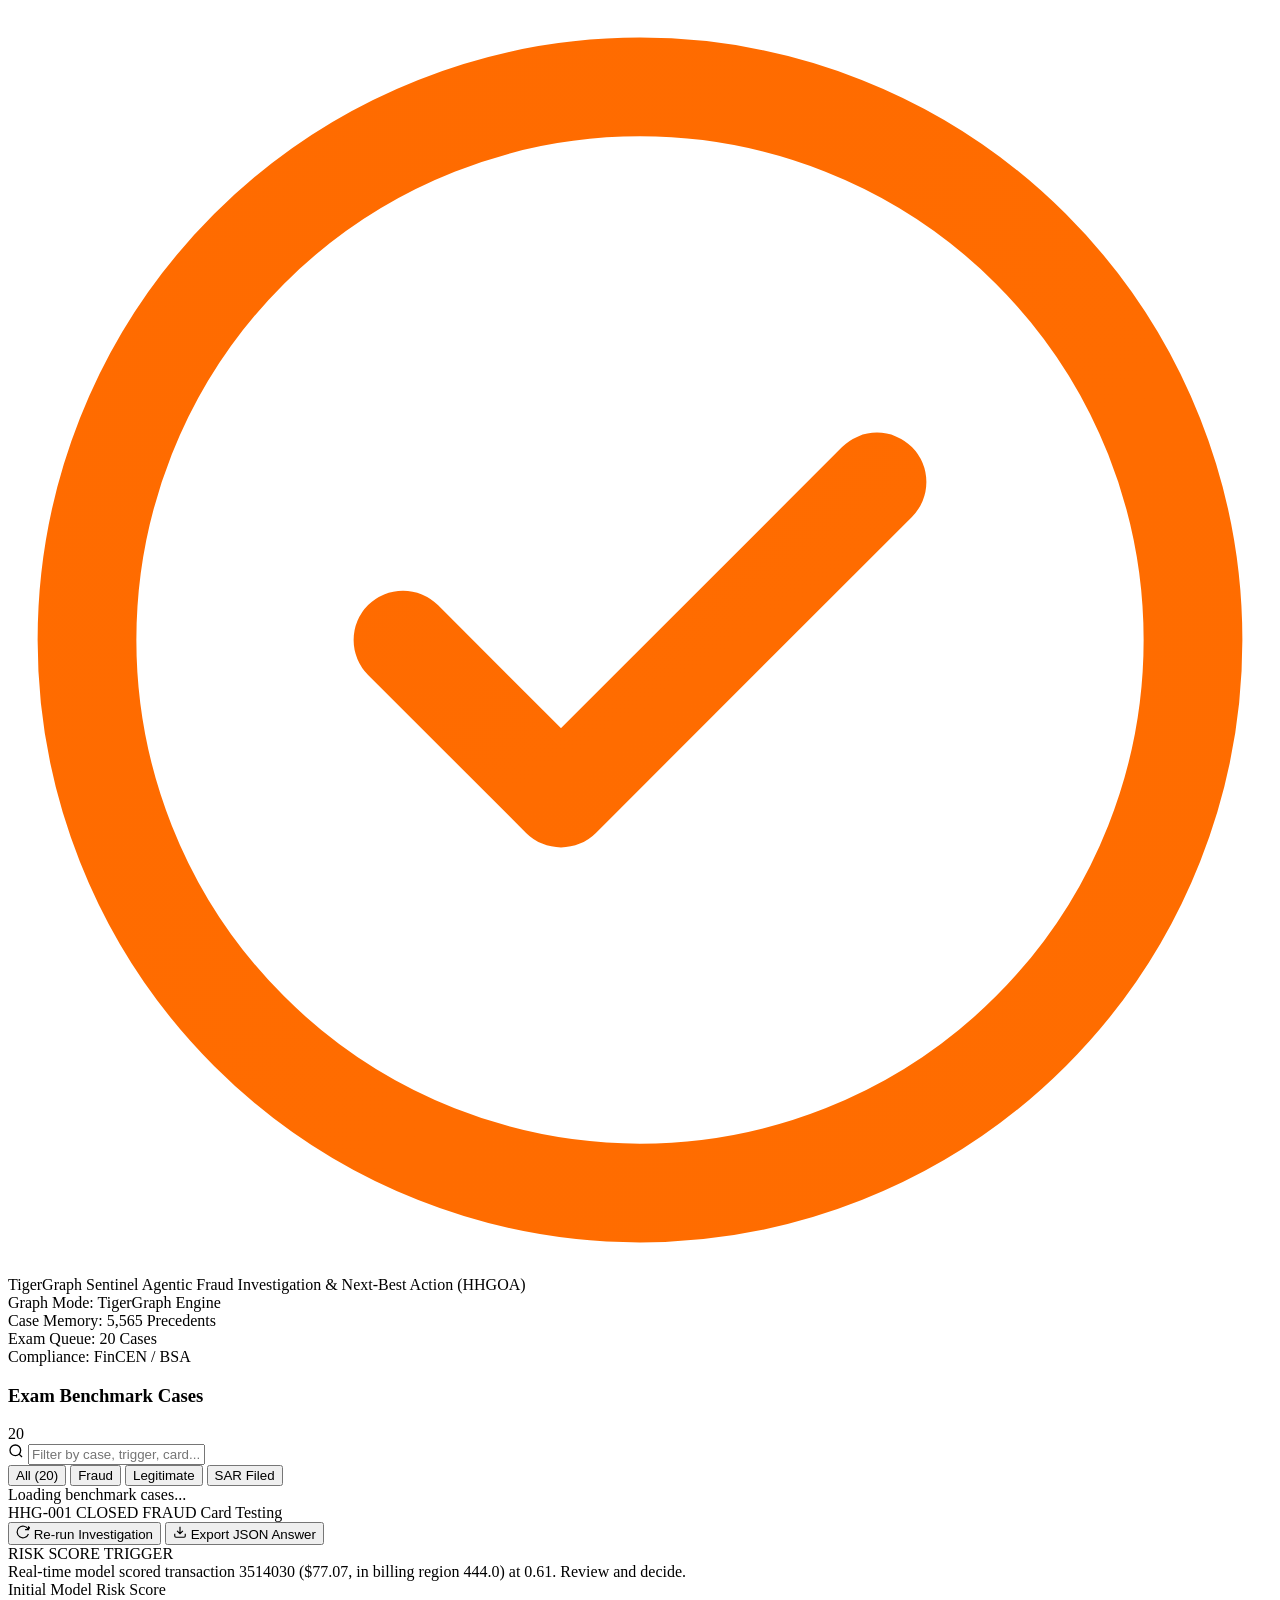
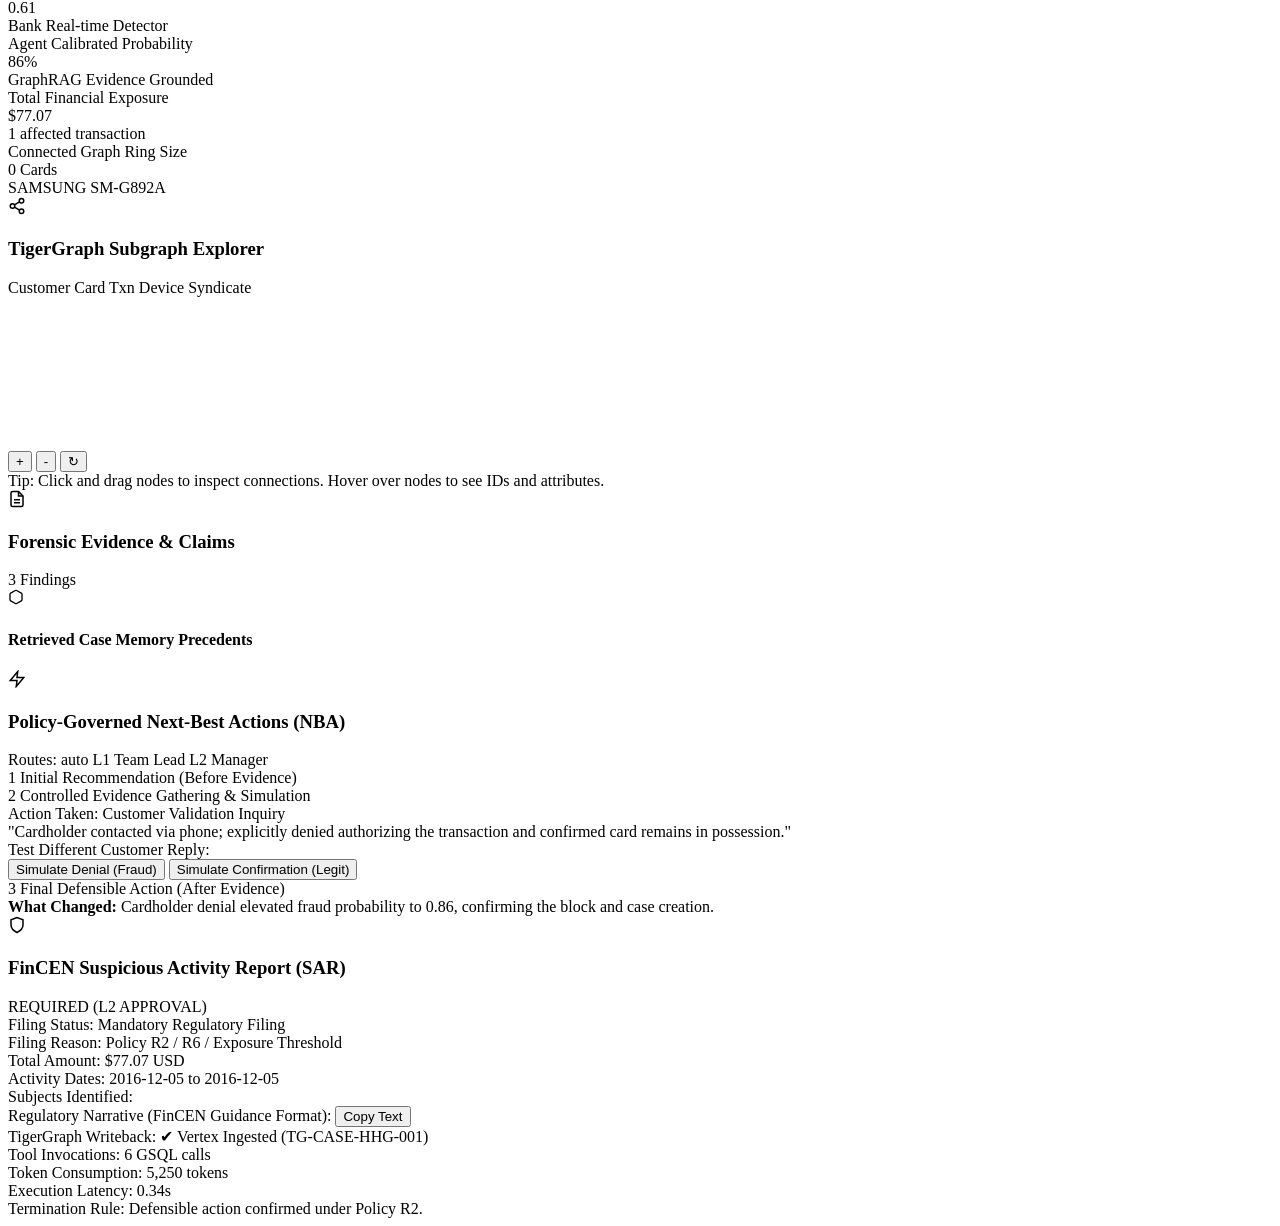
==== web/index.html @ f53e4978 "feat: complete TigerGraph Sentinel Agentic Fraud Investigation system with 20 benchmark cases and we" ====
<!DOCTYPE html>
<html lang="en">
<head>
  <meta charset="UTF-8">
  <meta name="viewport" content="width=device-width, initial-scale=1.0">
  <title>TigerGraph Sentinel | Agentic Fraud Investigation & Next-Best Action</title>
  <meta name="description" content="AI Agent for Autonomous Fraud Investigation and Next-Best Action powered by TigerGraph Knowledge Graphs, GraphRAG, and FinCEN SAR generation.">
  <link rel="preconnect" href="https://fonts.googleapis.com">
  <link rel="preconnect" href="https://fonts.gstatic.com" crossorigin>
  <link href="https://fonts.googleapis.com/css2?family=Inter:wght@300;400;500;600;700&family=Outfit:wght@400;500;600;700;800&family=JetBrains+Mono:wght@400;500&display=swap" rel="stylesheet">
  <link rel="stylesheet" href="/static/style.css">
</head>
<body class="dark-theme">
  <!-- Top Navigation Bar -->
  <header class="navbar">
    <div class="nav-left">
      <div class="brand-logo">
        <svg class="tigergraph-icon" viewBox="0 0 32 32" fill="none">
          <circle cx="16" cy="16" r="14" stroke="url(#tg-grad)" stroke-width="2.5" />
          <path d="M10 16L14 20L22 12" stroke="url(#tg-grad)" stroke-width="2.5" stroke-linecap="round" stroke-linejoin="round"/>
          <defs>
            <linearGradient id="tg-grad" x1="0" y1="0" x2="32" y2="32">
              <stop stop-color="#FF6B00"/>
              <stop offset="1" stop-color="#FF9E00"/>
            </linearGradient>
          </defs>
        </svg>
        <div class="brand-text">
          <span class="brand-title">TigerGraph <span class="brand-accent">Sentinel</span></span>
          <span class="brand-subtitle">Agentic Fraud Investigation & Next-Best Action (HHGOA)</span>
        </div>
      </div>
    </div>

    <div class="nav-metrics">
      <div class="metric-pill">
        <span class="dot active"></span>
        <span class="pill-label">Graph Mode:</span>
        <span class="pill-value" id="graphModeLabel">TigerGraph Engine</span>
      </div>
      <div class="metric-pill">
        <span class="pill-label">Case Memory:</span>
        <span class="pill-value" id="memoryCountLabel">5,565 Precedents</span>
      </div>
      <div class="metric-pill">
        <span class="pill-label">Exam Queue:</span>
        <span class="pill-value" id="examCasesLabel">20 Cases</span>
      </div>
      <div class="metric-pill">
        <span class="pill-label">Compliance:</span>
        <span class="pill-value text-emerald">FinCEN / BSA</span>
      </div>
    </div>
  </header>

  <!-- Main Application Workspace -->
  <div class="app-layout">
    <!-- Left Sidebar: Case Queue -->
    <aside class="sidebar-cases">
      <div class="sidebar-header">
        <div class="sidebar-title-row">
          <h3>Exam Benchmark Cases</h3>
          <span class="badge-count" id="caseBadgeCount">20</span>
        </div>
        <div class="search-box">
          <svg class="search-icon" viewBox="0 0 24 24" width="16" height="16" fill="none" stroke="currentColor" stroke-width="2"><circle cx="11" cy="11" r="8"/><path d="m21 21-4.3-4.3"/></svg>
          <input type="text" id="caseSearchInput" placeholder="Filter by case, trigger, card...">
        </div>
        <div class="filter-chips">
          <button class="chip active" data-filter="all">All (20)</button>
          <button class="chip" data-filter="fraud">Fraud</button>
          <button class="chip" data-filter="legitimate">Legitimate</button>
          <button class="chip" data-filter="sar">SAR Filed</button>
        </div>
      </div>

      <div class="case-list-scroll" id="caseListContainer">
        <!-- Rendered dynamically -->
        <div class="loading-spinner">Loading benchmark cases...</div>
      </div>
    </aside>

    <!-- Main Investigation Center -->
    <main class="main-content">
      <!-- Case Banner & Header Overview -->
      <section class="case-header-card" id="caseHeaderCard">
        <div class="header-top-row">
          <div class="case-id-group">
            <span class="case-badge" id="currentCaseIdBadge">HHG-001</span>
            <span class="status-badge" id="currentStatusBadge">CLOSED FRAUD</span>
            <span class="pattern-badge" id="currentPatternBadge">Card Testing</span>
          </div>
          <div class="case-header-actions">
            <button class="btn btn-secondary" id="btnReinvestigate">
              <svg viewBox="0 0 24 24" width="14" height="14" fill="none" stroke="currentColor" stroke-width="2"><path d="M21.5 2v6h-6M21.34 15.57a10 10 0 1 1-.57-8.38l5.67-5.19"/></svg>
              Re-run Investigation
            </button>
            <button class="btn btn-primary" id="btnExportJson">
              <svg viewBox="0 0 24 24" width="14" height="14" fill="none" stroke="currentColor" stroke-width="2"><path d="M21 15v4a2 2 0 0 1-2 2H5a2 2 0 0 1-2-2v-4M7 10l5 5 5-5M12 15V3"/></svg>
              Export JSON Answer
            </button>
          </div>
        </div>

        <div class="trigger-banner" id="triggerBanner">
          <div class="trigger-type-label" id="triggerTypeLabel">RISK SCORE TRIGGER</div>
          <div class="trigger-text-content" id="triggerTextContent">
            Real-time model scored transaction 3514030 ($77.07, in billing region 444.0) at 0.61. Review and decide.
          </div>
        </div>

        <!-- KPI Metrics Grid -->
        <div class="metrics-grid">
          <div class="kpi-card">
            <div class="kpi-title">Initial Model Risk Score</div>
            <div class="kpi-value text-amber" id="kpiRiskScore">0.61</div>
            <div class="kpi-sub">Bank Real-time Detector</div>
          </div>
          <div class="kpi-card">
            <div class="kpi-title">Agent Calibrated Probability</div>
            <div class="kpi-value text-orange" id="kpiFraudProb">86%</div>
            <div class="kpi-sub">GraphRAG Evidence Grounded</div>
          </div>
          <div class="kpi-card">
            <div class="kpi-title">Total Financial Exposure</div>
            <div class="kpi-value text-cyan" id="kpiExposure">$77.07</div>
            <div class="kpi-sub" id="kpiTxnCount">1 affected transaction</div>
          </div>
          <div class="kpi-card">
            <div class="kpi-title">Connected Graph Ring Size</div>
            <div class="kpi-value text-purple" id="kpiRingSize">0 Cards</div>
            <div class="kpi-sub" id="kpiDeviceName">SAMSUNG SM-G892A</div>
          </div>
        </div>
      </section>

      <!-- Center Dual Panels: Graph Visualizer + Evidence Timeline -->
      <div class="workspace-grid">
        <!-- Interactive Graph Canvas -->
        <div class="panel-card graph-panel">
          <div class="panel-header">
            <div class="panel-title-group">
              <svg viewBox="0 0 24 24" width="18" height="18" fill="none" stroke="currentColor" stroke-width="2"><circle cx="18" cy="5" r="3"/><circle cx="6" cy="12" r="3"/><circle cx="18" cy="19" r="3"/><line x1="8.59" y1="13.51" x2="15.42" y2="17.49"/><line x1="15.41" y1="6.51" x2="8.59" y2="10.49"/></svg>
              <h3>TigerGraph Subgraph Explorer</h3>
            </div>
            <div class="graph-legend">
              <span class="legend-item"><span class="legend-dot customer"></span>Customer</span>
              <span class="legend-item"><span class="legend-dot card"></span>Card</span>
              <span class="legend-item"><span class="legend-dot txn"></span>Txn</span>
              <span class="legend-item"><span class="legend-dot device"></span>Device</span>
              <span class="legend-item"><span class="legend-dot ring"></span>Syndicate</span>
            </div>
          </div>
          <div class="graph-canvas-container">
            <canvas id="graphCanvas"></canvas>
            <div class="graph-controls">
              <button class="btn-icon" id="btnZoomIn" title="Zoom In">+</button>
              <button class="btn-icon" id="btnZoomOut" title="Zoom Out">-</button>
              <button class="btn-icon" id="btnResetGraph" title="Reset View">&#x21bb;</button>
            </div>
          </div>
          <div class="graph-footer-notes" id="graphFooterNotes">
            Tip: Click and drag nodes to inspect connections. Hover over nodes to see IDs and attributes.
          </div>
        </div>

        <!-- Evidence & Graph Claims Timeline -->
        <div class="panel-card evidence-panel">
          <div class="panel-header">
            <div class="panel-title-group">
              <svg viewBox="0 0 24 24" width="18" height="18" fill="none" stroke="currentColor" stroke-width="2"><path d="M14 2H6a2 2 0 0 0-2 2v16a2 2 0 0 0 2 2h12a2 2 0 0 0 2-2V8z"/><polyline points="14 2 14 8 20 8"/><line x1="16" y1="13" x2="8" y2="13"/><line x1="16" y1="17" x2="8" y2="17"/></svg>
              <h3>Forensic Evidence & Claims</h3>
            </div>
            <span class="evidence-count" id="evidenceCountBadge">3 Findings</span>
          </div>
          <div class="evidence-list" id="evidenceListContainer">
            <!-- Dynamic evidence items -->
          </div>

          <!-- Historical Precedents (Case Memory) -->
          <div class="memory-section">
            <div class="memory-header">
              <svg viewBox="0 0 24 24" width="16" height="16" fill="none" stroke="currentColor" stroke-width="2"><path d="M21 16V8a2 2 0 0 0-1-1.73l-7-4a2 2 0 0 0-2 0l-7 4A2 2 0 0 0 3 8v8a2 2 0 0 0 1 1.73l7 4a2 2 0 0 0 2 0l7-4A2 2 0 0 0 21 16z"/></svg>
              <h4>Retrieved Case Memory Precedents</h4>
            </div>
            <div class="memory-chips" id="memoryChipsContainer">
              <!-- Dynamically populated chips -->
            </div>
          </div>
        </div>
      </div>

      <!-- Bottom Grid: Next-Best Action Progression + SAR Regulatory Filing -->
      <div class="actions-sar-grid">
        <!-- Next Best Actions Card -->
        <div class="panel-card nba-card">
          <div class="panel-header">
            <div class="panel-title-group">
              <svg viewBox="0 0 24 24" width="18" height="18" fill="none" stroke="currentColor" stroke-width="2"><polygon points="13 2 3 14 12 14 11 22 21 10 12 10 13 2"/></svg>
              <h3>Policy-Governed Next-Best Actions (NBA)</h3>
            </div>
            <span class="approval-legend-note">Routes: <span class="tag tag-auto">auto</span> <span class="tag tag-l1">L1 Team Lead</span> <span class="tag tag-l2">L2 Manager</span></span>
          </div>

          <!-- Step Progression: Initial vs Evidence vs Final -->
          <div class="nba-steps-container">
            <!-- Stage 1: Initial Recommendation -->
            <div class="nba-stage">
              <div class="stage-title">
                <span class="step-num">1</span>
                <span>Initial Recommendation (Before Evidence)</span>
              </div>
              <div class="action-items-list" id="initialActionsList">
                <!-- Dynamically rendered -->
              </div>
            </div>

            <!-- Stage 2: Controlled Evidence Simulation Sandbox -->
            <div class="nba-stage evidence-sim-stage">
              <div class="stage-title">
                <span class="step-num">2</span>
                <span>Controlled Evidence Gathering & Simulation</span>
              </div>
              <div class="sim-sandbox-box">
                <div class="sim-prompt-row">
                  <span class="sim-label">Action Taken:</span>
                  <span class="sim-action-type" id="simActionType">Customer Validation Inquiry</span>
                </div>
                <div class="sim-response-text" id="simResponseText">
                  "Cardholder contacted via phone; explicitly denied authorizing the transaction and confirmed card remains in possession."
                </div>
                <div class="sim-interactive-controls">
                  <span class="sim-toggle-label">Test Different Customer Reply:</span>
                  <div class="sim-btn-group">
                    <button class="btn btn-sm btn-outline active" id="btnSimDeny">Simulate Denial (Fraud)</button>
                    <button class="btn btn-sm btn-outline" id="btnSimConfirm">Simulate Confirmation (Legit)</button>
                  </div>
                </div>
              </div>
            </div>

            <!-- Stage 3: Final Recommendation -->
            <div class="nba-stage">
              <div class="stage-title">
                <span class="step-num">3</span>
                <span>Final Defensible Action (After Evidence)</span>
              </div>
              <div class="action-items-list" id="finalActionsList">
                <!-- Dynamically rendered -->
              </div>
            </div>
          </div>

          <!-- What Changed Banner -->
          <div class="what-changed-box" id="whatChangedBox">
            <strong>What Changed:</strong> <span id="whatChangedText">Cardholder denial elevated fraud probability to 0.86, confirming the block and case creation.</span>
          </div>
        </div>

        <!-- FinCEN SAR Regulatory Filing Card -->
        <div class="panel-card sar-card">
          <div class="panel-header">
            <div class="panel-title-group">
              <svg viewBox="0 0 24 24" width="18" height="18" fill="none" stroke="currentColor" stroke-width="2"><path d="M12 22s8-4 8-10V5l-8-3-8 3v7c0 6 8 10 8 10z"/></svg>
              <h3>FinCEN Suspicious Activity Report (SAR)</h3>
            </div>
            <span class="sar-status-pill" id="sarStatusPill">REQUIRED (L2 APPROVAL)</span>
          </div>

          <div class="sar-body" id="sarBodyContainer">
            <div class="sar-meta-row">
              <div class="sar-meta-item">
                <span class="sar-label">Filing Status:</span>
                <span class="sar-val" id="sarFilingStatus">Mandatory Regulatory Filing</span>
              </div>
              <div class="sar-meta-item">
                <span class="sar-label">Filing Reason:</span>
                <span class="sar-val" id="sarFilingReason">Policy R2 / R6 / Exposure Threshold</span>
              </div>
              <div class="sar-meta-item">
                <span class="sar-label">Total Amount:</span>
                <span class="sar-val text-cyan" id="sarTotalAmount">$77.07 USD</span>
              </div>
              <div class="sar-meta-item">
                <span class="sar-label">Activity Dates:</span>
                <span class="sar-val" id="sarActivityDates">2016-12-05 to 2016-12-05</span>
              </div>
            </div>

            <div class="sar-subjects-row">
              <span class="sar-label">Subjects Identified:</span>
              <div class="subject-chips" id="sarSubjectChips">
                <!-- Chips -->
              </div>
            </div>

            <div class="sar-narrative-container">
              <div class="narrative-header">
                <span class="sar-label">Regulatory Narrative (FinCEN Guidance Format):</span>
                <button class="btn btn-sm btn-ghost" id="btnCopyNarrative">Copy Text</button>
              </div>
              <div class="narrative-content" id="sarNarrativeContent">
                <!-- Narrative text -->
              </div>
            </div>
          </div>
        </div>
      </div>

      <!-- Execution Audit Trail & Graph Writeback Footer -->
      <footer class="audit-footer">
        <div class="audit-item">
          <span class="audit-label">TigerGraph Writeback:</span>
          <span class="audit-val text-emerald" id="auditGraphWritten">&#x2714; Vertex Ingested (TG-CASE-HHG-001)</span>
        </div>
        <div class="audit-item">
          <span class="audit-label">Tool Invocations:</span>
          <span class="audit-val" id="auditToolCalls">6 GSQL calls</span>
        </div>
        <div class="audit-item">
          <span class="audit-label">Token Consumption:</span>
          <span class="audit-val" id="auditTokens">5,250 tokens</span>
        </div>
        <div class="audit-item">
          <span class="audit-label">Execution Latency:</span>
          <span class="audit-val" id="auditLatency">0.34s</span>
        </div>
        <div class="audit-item">
          <span class="audit-label">Termination Rule:</span>
          <span class="audit-val text-muted" id="auditStopReason">Defensible action confirmed under Policy R2.</span>
        </div>
      </footer>
    </main>
  </div>

  <script src="/static/app.js"></script>
</body>
</html>
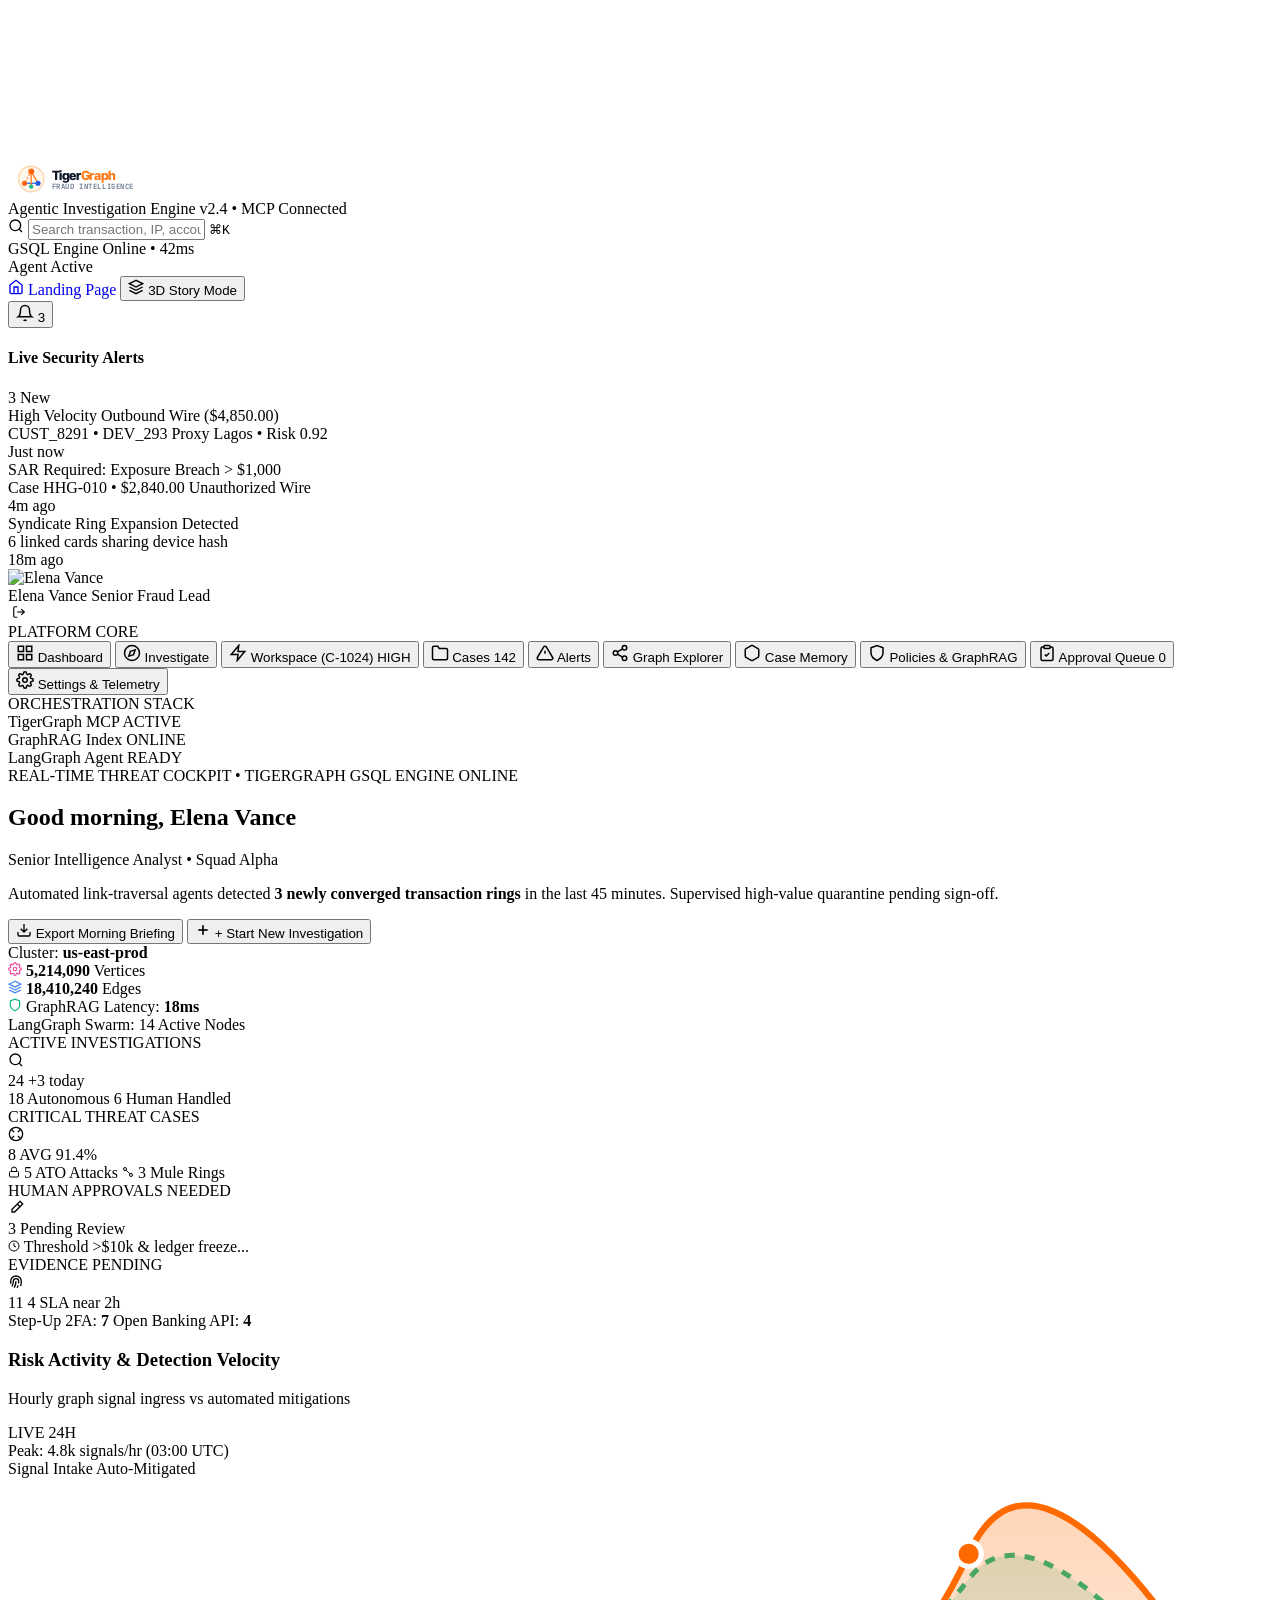
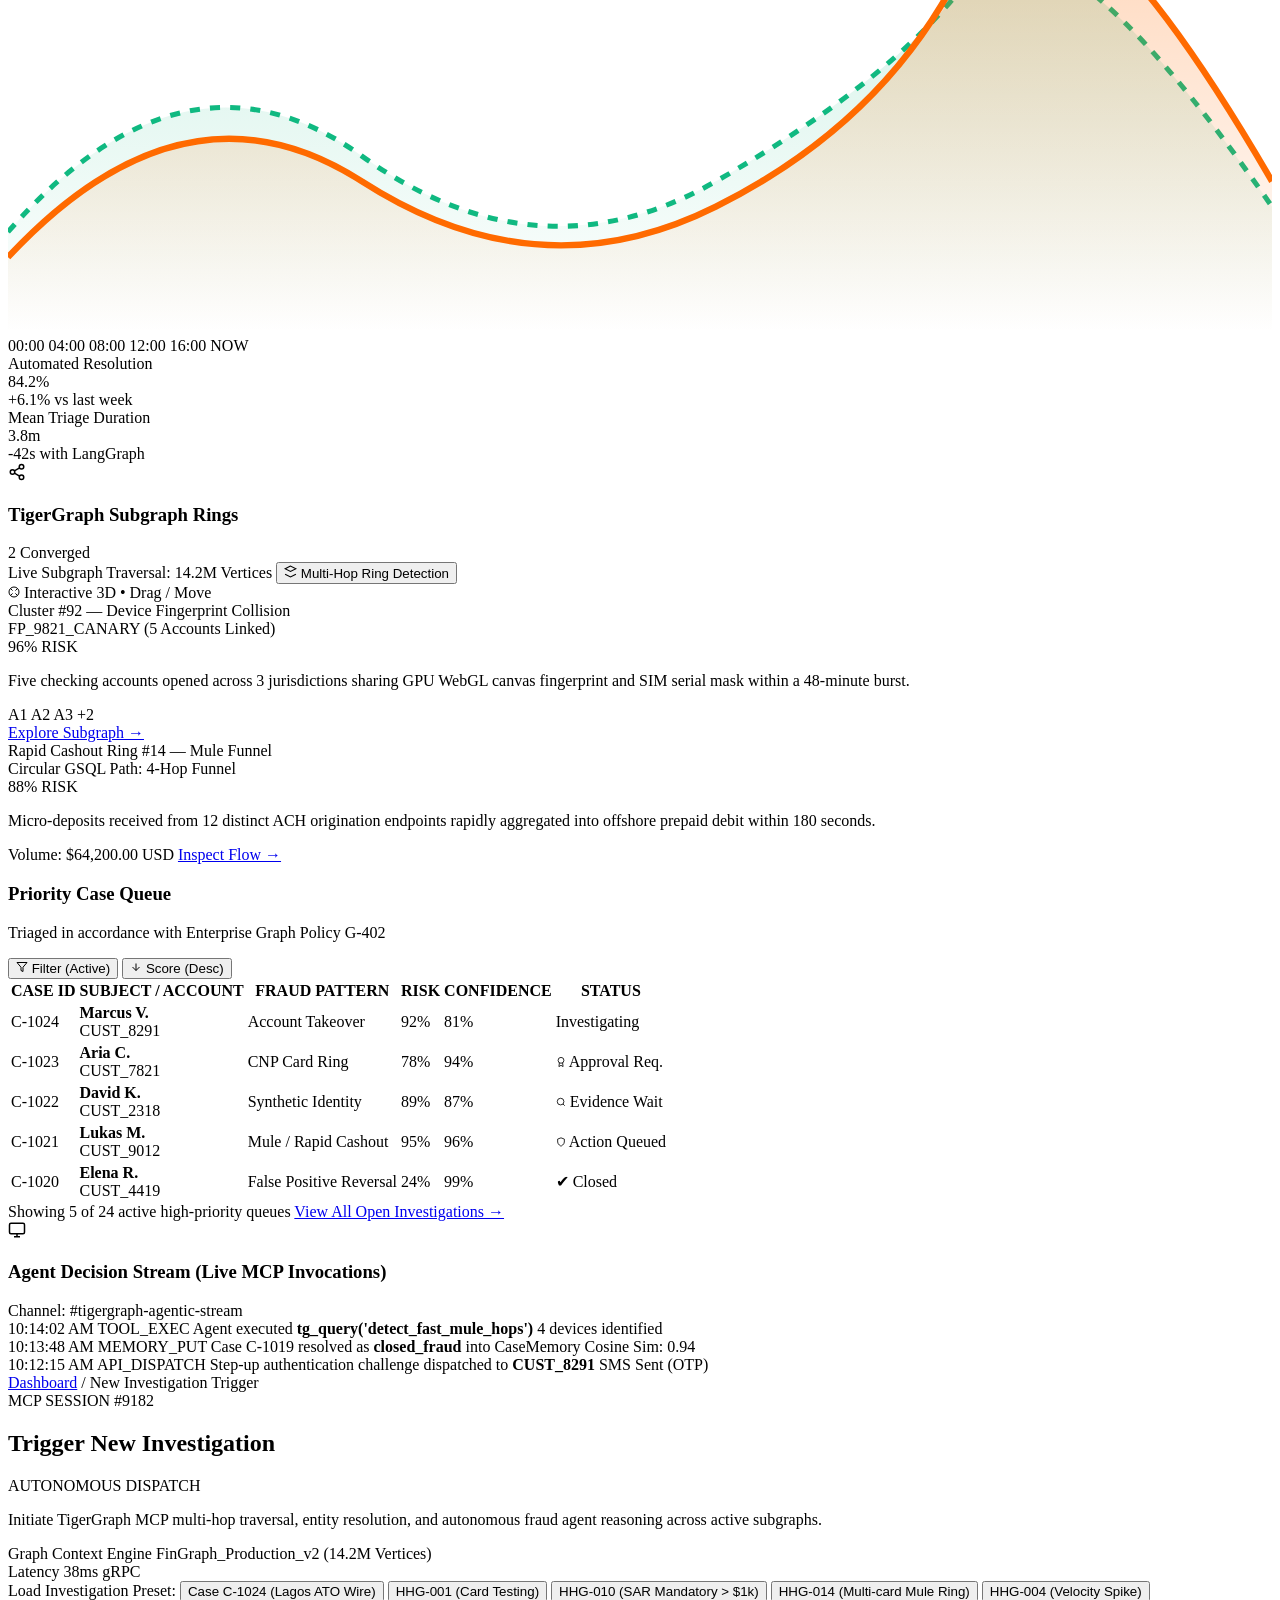
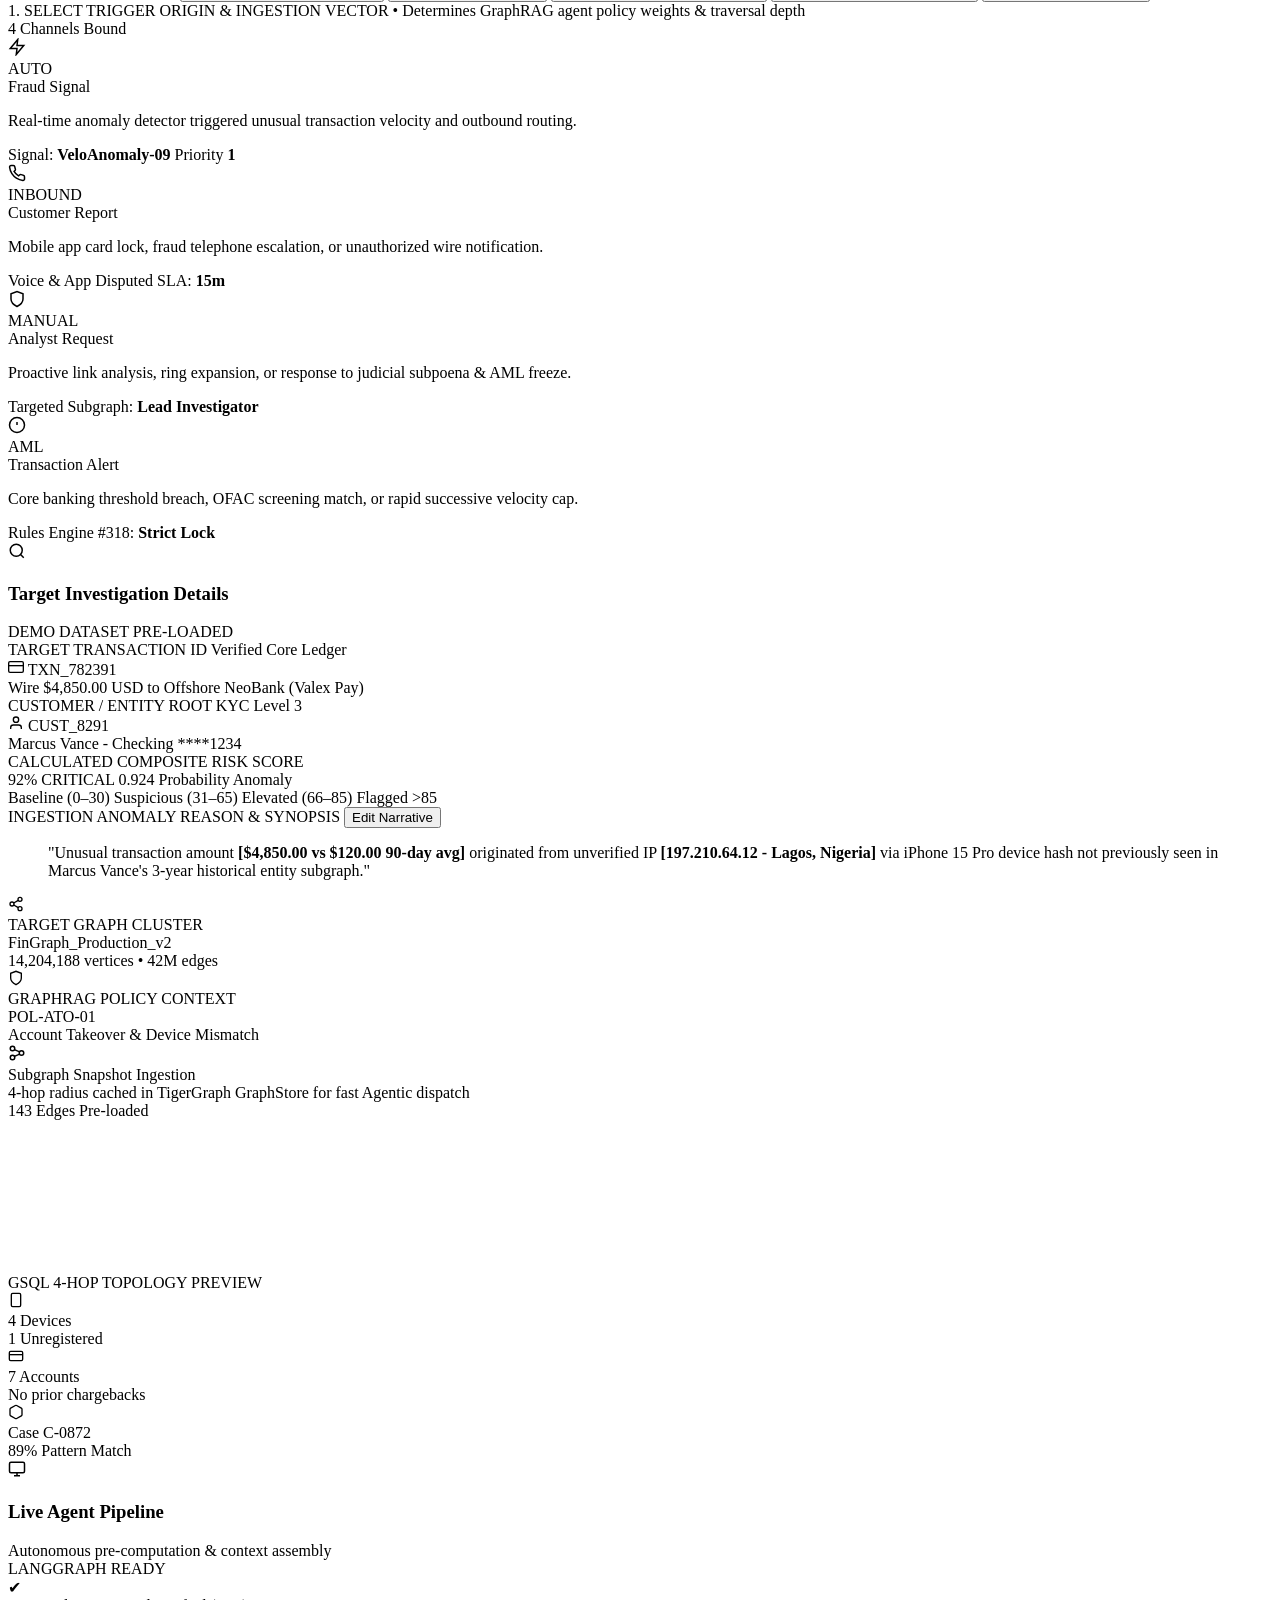
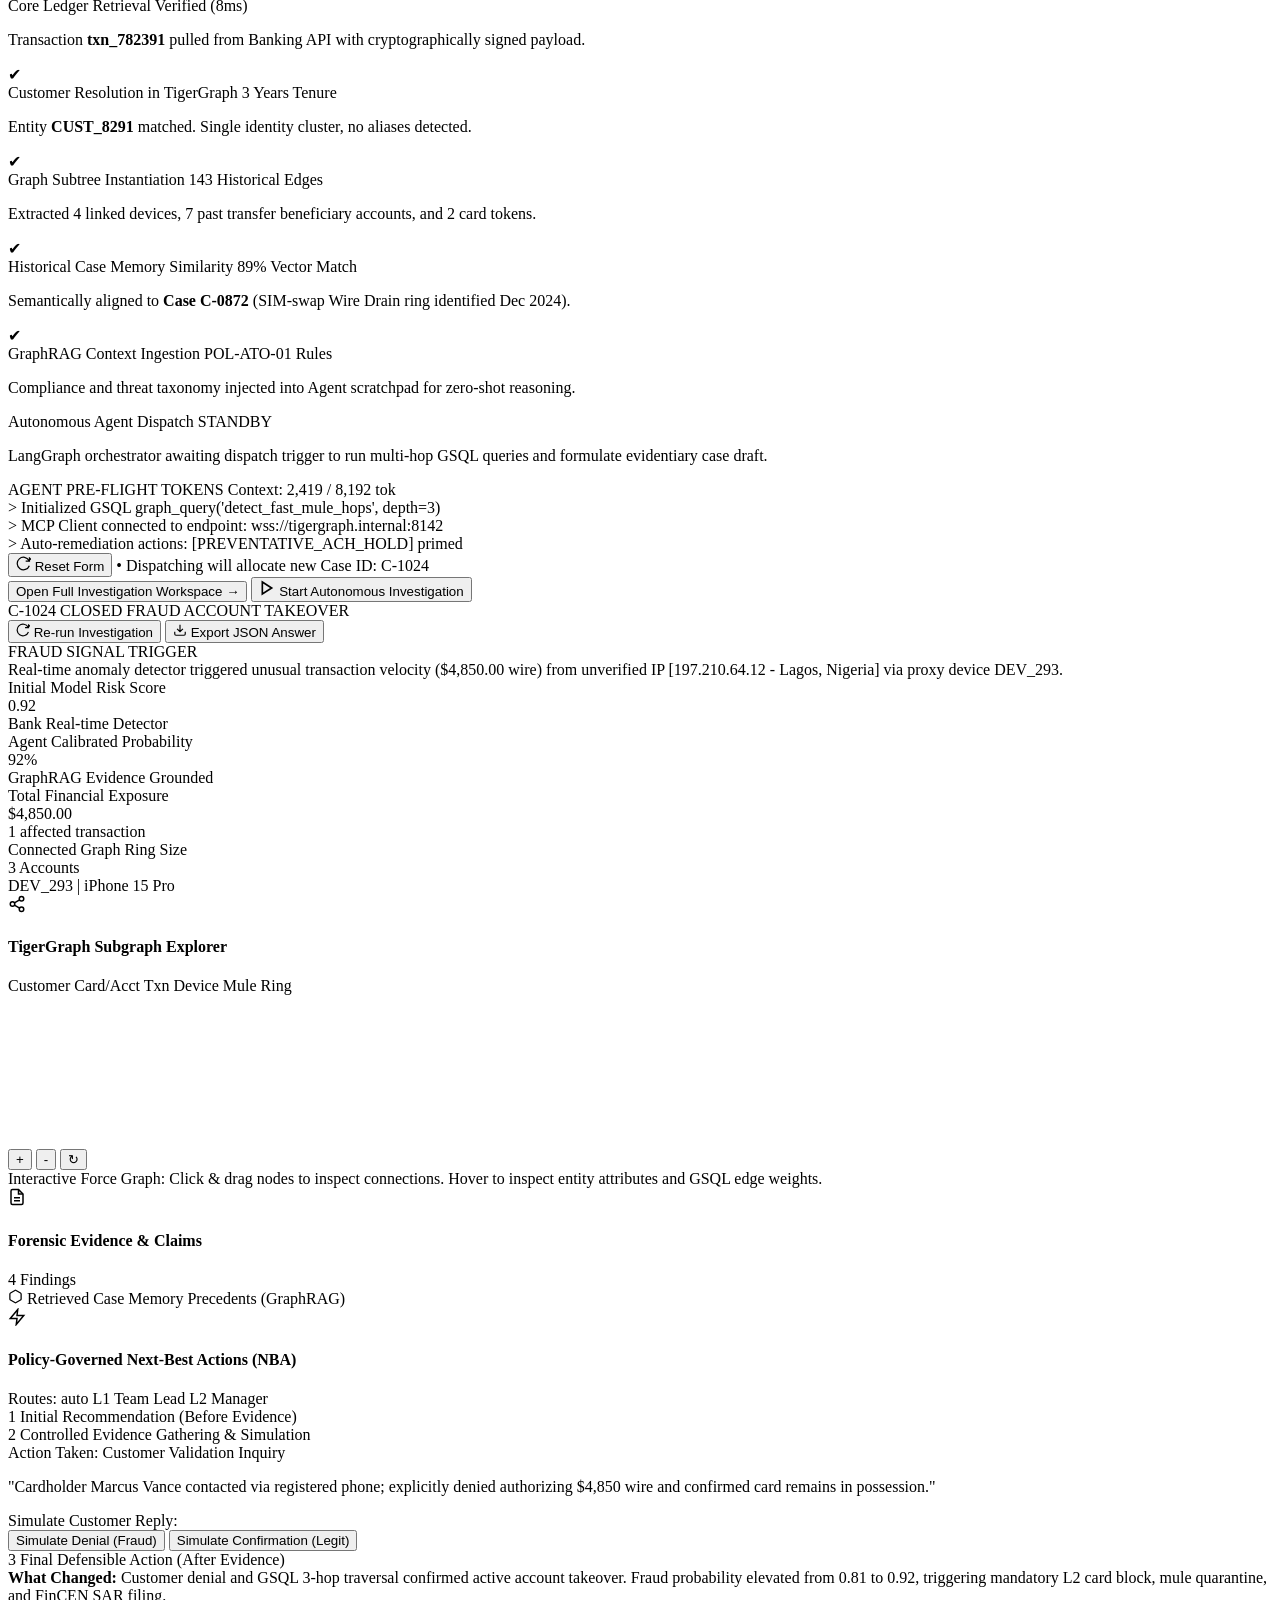
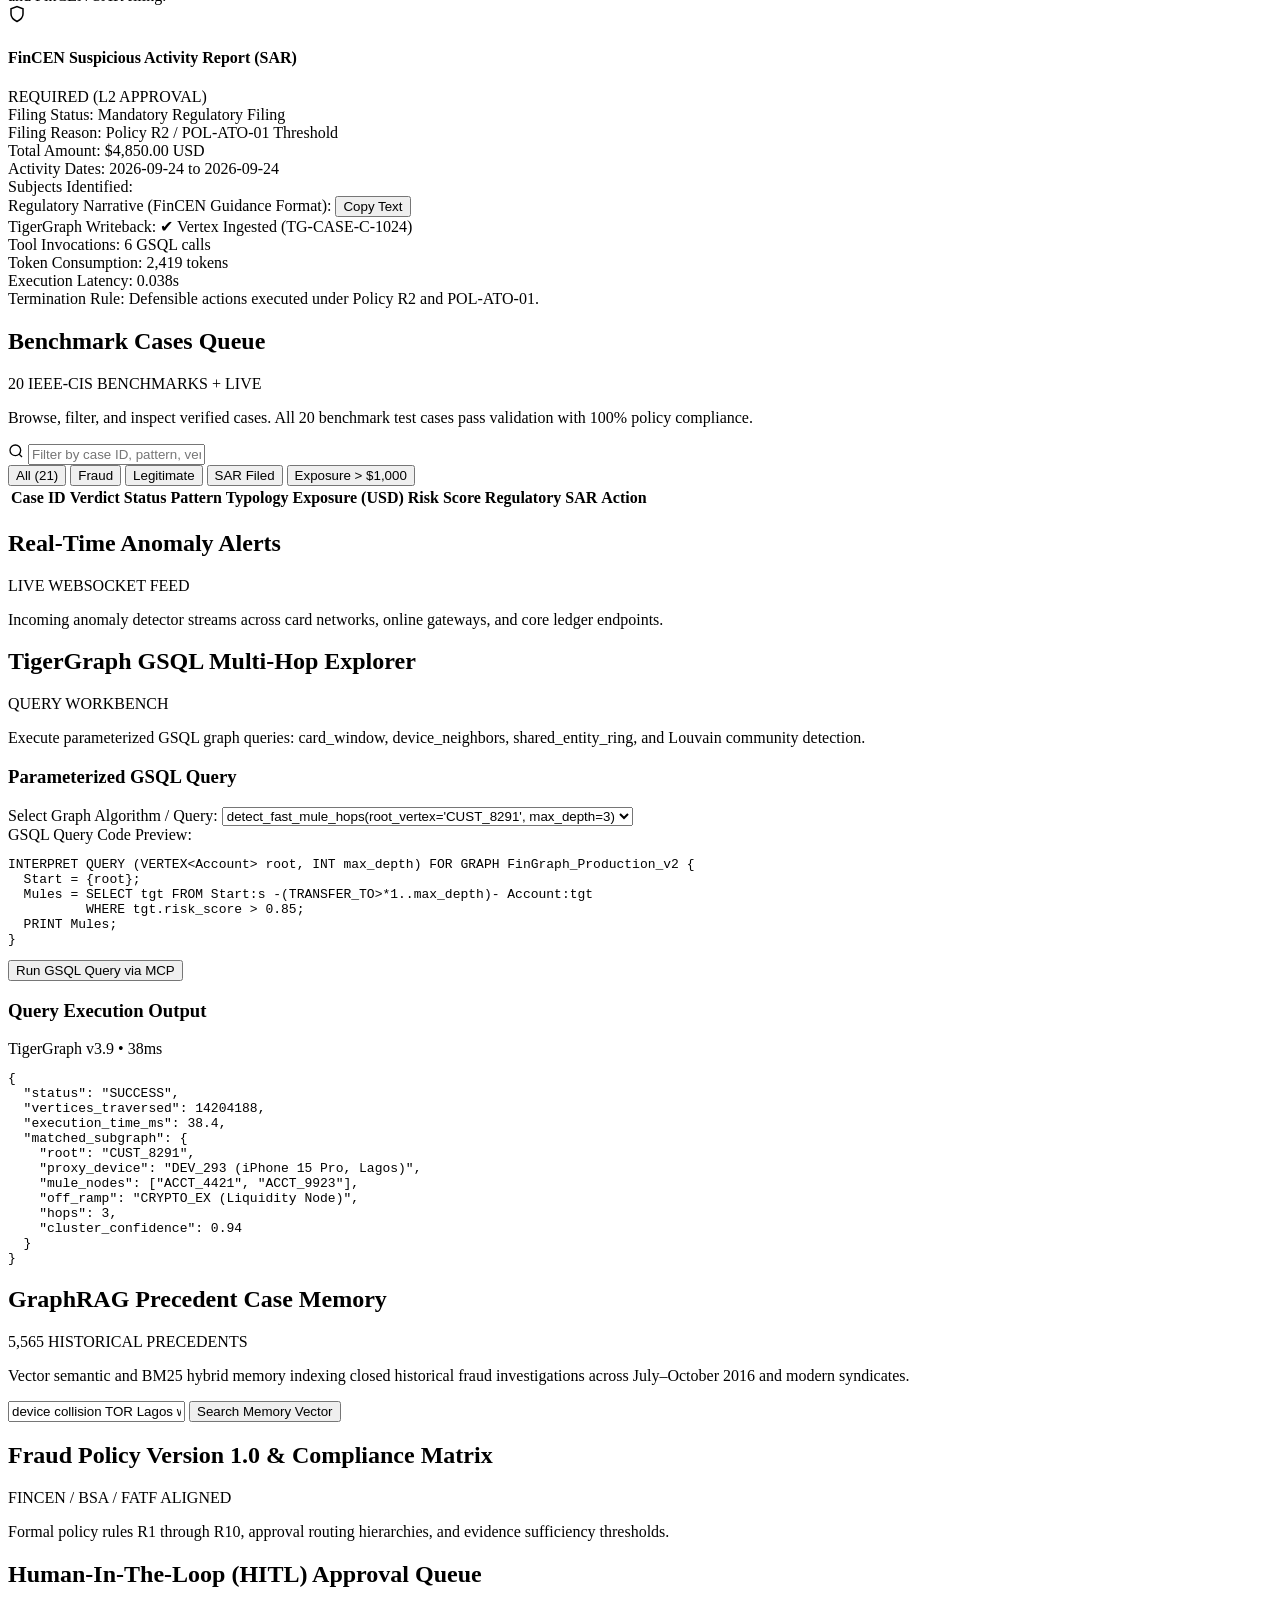
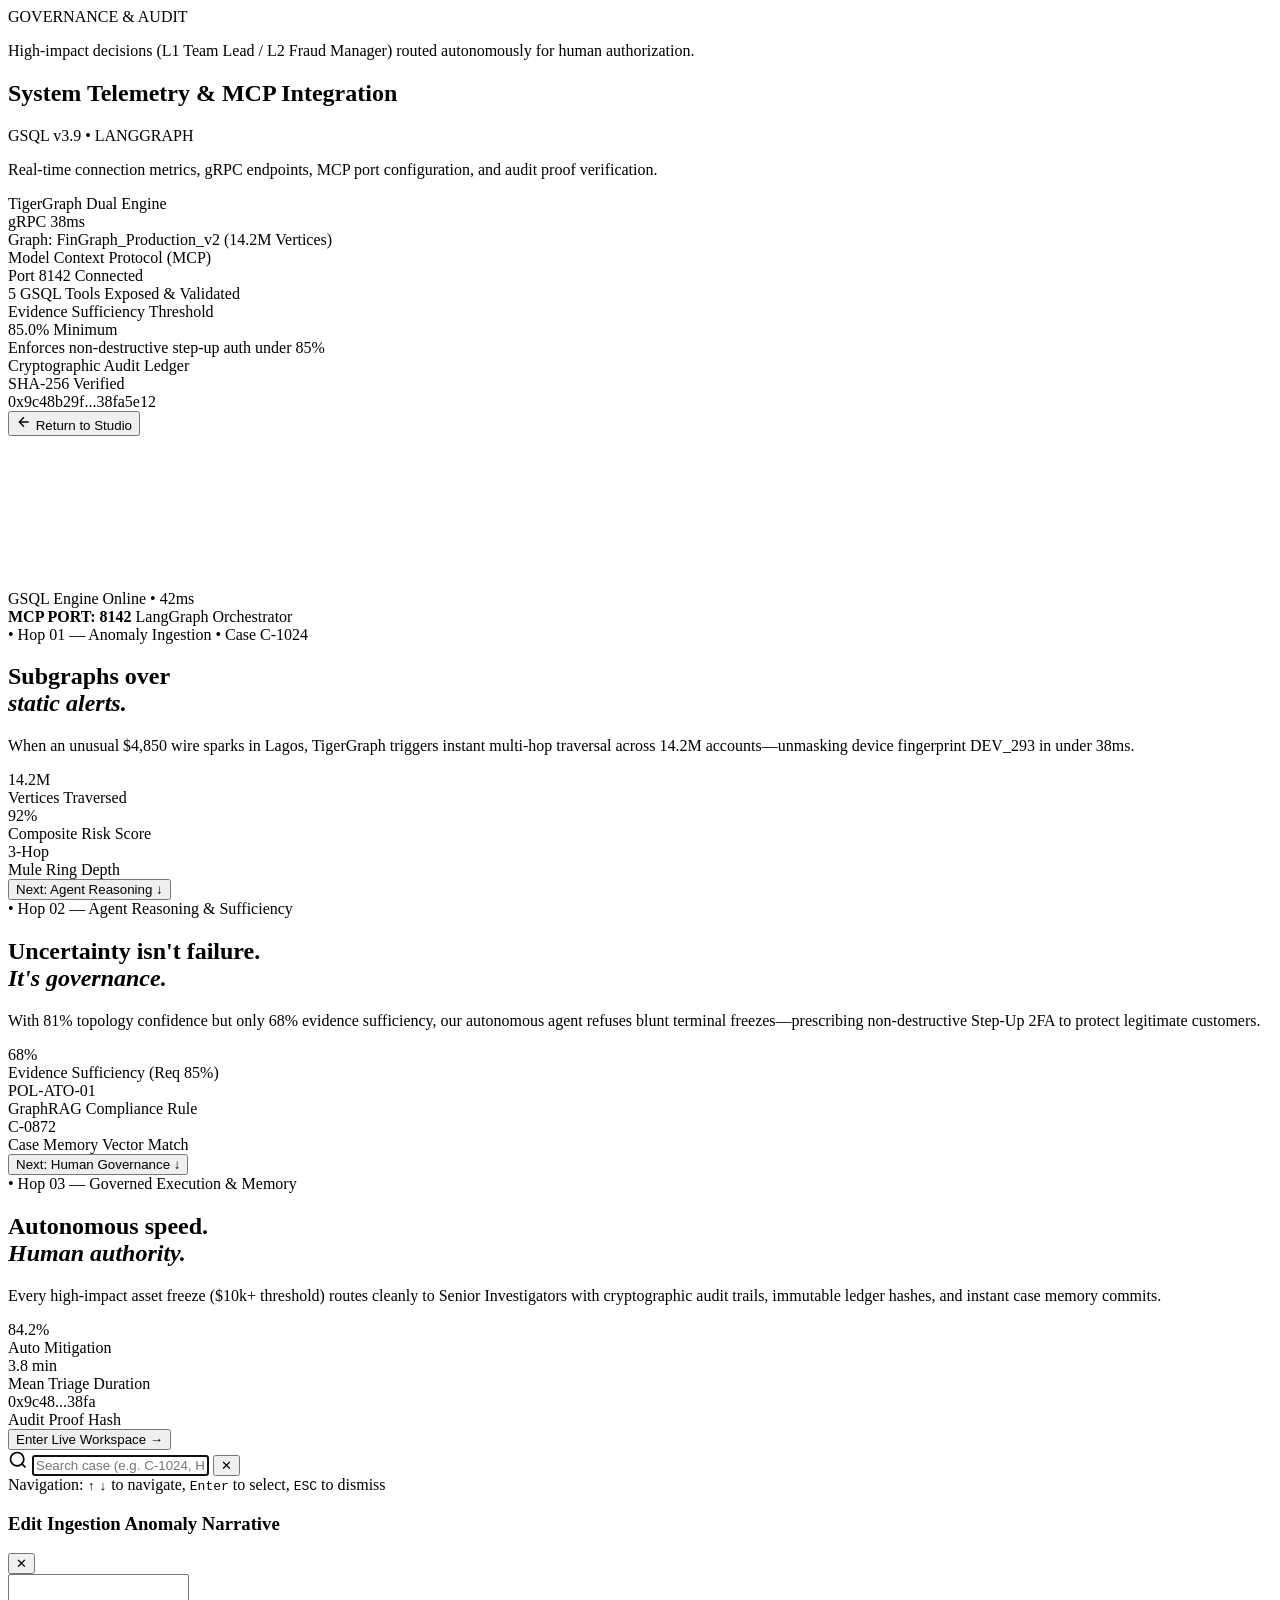
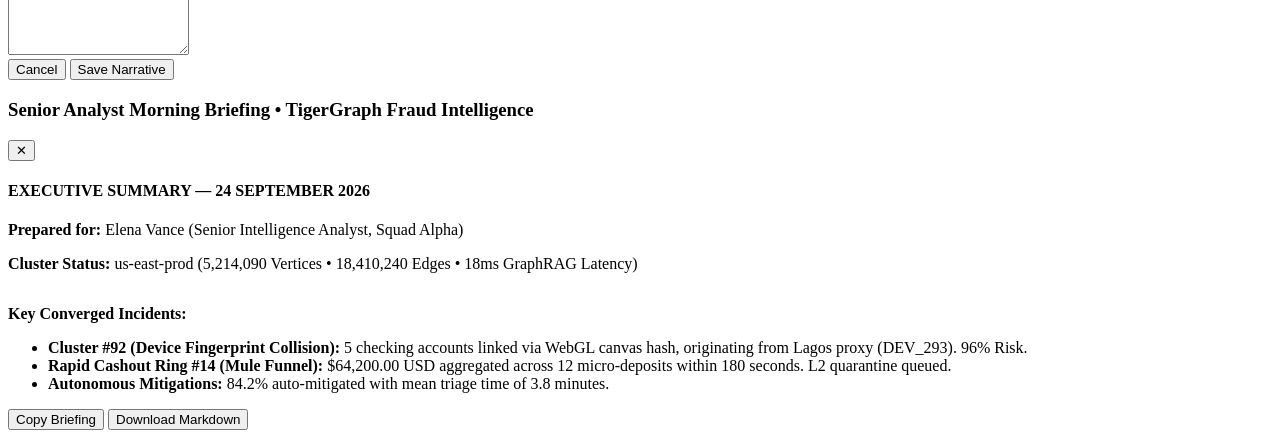
==== commit 5346ec58: "initial commit" ====
--- a/web/index.html
+++ b/web/index.html
@@ -1,338 +1,1738 @@
 <!DOCTYPE html>
 <html lang="en">
 <head>
-  <meta charset="UTF-8">
-  <meta name="viewport" content="width=device-width, initial-scale=1.0">
-  <title>TigerGraph Sentinel | Agentic Fraud Investigation & Next-Best Action</title>
-  <meta name="description" content="AI Agent for Autonomous Fraud Investigation and Next-Best Action powered by TigerGraph Knowledge Graphs, GraphRAG, and FinCEN SAR generation.">
-  <link rel="preconnect" href="https://fonts.googleapis.com">
-  <link rel="preconnect" href="https://fonts.gstatic.com" crossorigin>
-  <link href="https://fonts.googleapis.com/css2?family=Inter:wght@300;400;500;600;700&family=Outfit:wght@400;500;600;700;800&family=JetBrains+Mono:wght@400;500&display=swap" rel="stylesheet">
-  <link rel="stylesheet" href="/static/style.css">
+  <meta charset="utf-8"/>
+  <meta content="width=device-width, initial-scale=1, viewport-fit=cover" name="viewport"/>
+  <title>TigerGraph Fraud Studio — Threat Cockpit & Agentic Investigation</title>
+  <meta name="description" content="AI Agent for Autonomous Fraud Investigation and Next-Best Action powered by TigerGraph Knowledge Graphs, GraphRAG, and FinCEN SAR generation."/>
+  
+  <link rel="preconnect" href="https://fonts.googleapis.com"/>
+  <link rel="preconnect" href="https://fonts.gstatic.com" crossorigin=""/>
+  <link href="https://fonts.googleapis.com/css2?family=Inter+Tight:ital,wght@0,300;0,400;0,500;0,600;0,700;0,800;1,400&family=JetBrains+Mono:wght@400;500;600;700&family=Outfit:wght@500;600;700;800&display=swap" rel="stylesheet"/>
+  
+  <!-- Three.js for 3D Kinetic Subgraph Cluster -->
+  <script src="https://ajax.googleapis.com/ajax/libs/threejs/r125/three.min.js"></script>
+  
+  <link rel="stylesheet" href="/static/style.css"/>
 </head>
-<body class="dark-theme">
-  <!-- Top Navigation Bar -->
-  <header class="navbar">
-    <div class="nav-left">
-      <div class="brand-logo">
-        <svg class="tigergraph-icon" viewBox="0 0 32 32" fill="none">
-          <circle cx="16" cy="16" r="14" stroke="url(#tg-grad)" stroke-width="2.5" />
-          <path d="M10 16L14 20L22 12" stroke="url(#tg-grad)" stroke-width="2.5" stroke-linecap="round" stroke-linejoin="round"/>
-          <defs>
-            <linearGradient id="tg-grad" x1="0" y1="0" x2="32" y2="32">
-              <stop stop-color="#FF6B00"/>
-              <stop offset="1" stop-color="#FF9E00"/>
-            </linearGradient>
-          </defs>
-        </svg>
-        <div class="brand-text">
-          <span class="brand-title">TigerGraph <span class="brand-accent">Sentinel</span></span>
-          <span class="brand-subtitle">Agentic Fraud Investigation & Next-Best Action (HHGOA)</span>
+<body class="studio-app">
+
+  <!-- =========================================================================
+       GLOBAL AMBIENT 3D SUBGRAPH STAGE BACKGROUND
+       Ambient 3D Force-Directed Knowledge Graph Cluster with Glowing Nodes
+       ========================================================================= -->
+  <div class="ambient-3d-stage" id="ambient3dStage">
+    <div id="ambient-threejs-container" class="ambient-threejs-canvas"></div>
+    <canvas id="ambient2dCanvas" class="ambient-2d-canvas"></canvas>
+    <div class="stage-veil"></div>
+    <div class="stage-grain"></div>
+  </div>
+
+  <!-- =========================================================================
+       GLOBAL APP HEADER / CHROME
+       ========================================================================= -->
+  <header class="app-header">
+    <div class="header-left">
+      <div class="brand-cluster" id="btnBrandHome" title="TigerGraph Fraud Intelligence">
+        <div class="brand-logo-svg">
+          <svg fill="none" height="34" viewBox="0 0 160 40" width="145" xmlns="http://www.w3.org/2000/svg">
+            <defs>
+              <linearGradient id="tgGrad" x1="0%" x2="100%" y1="0%" y2="100%">
+                <stop offset="0%" stop-color="#FF7A18"/>
+                <stop offset="100%" stop-color="#FF4B00"/>
+              </linearGradient>
+              <linearGradient id="nodeGrad" x1="0%" x2="100%" y1="0%" y2="100%">
+                <stop offset="0%" stop-color="#2563EB"/>
+                <stop offset="100%" stop-color="#1D4ED8"/>
+              </linearGradient>
+            </defs>
+            <g transform="translate(6, 4)">
+              <circle cx="16" cy="16" fill="#FFF7ED" r="15" stroke="#FED7AA" stroke-width="1.5"/>
+              <line stroke="#FF7A18" stroke-dasharray="2,2" stroke-width="1.5" x1="16" x2="8" y1="7" y2="21"/>
+              <line stroke="#FF7A18" stroke-width="1.5" x1="16" x2="24" y1="7" y2="21"/>
+              <line stroke="#2563EB" stroke-width="1.5" x1="8" x2="24" y1="21" y2="21"/>
+              <line stroke="#FF7A18" stroke-width="1.5" x1="16" x2="16" y1="7" y2="25"/>
+              <circle cx="16" cy="7" fill="url(#tgGrad)" r="3.5"/>
+              <circle cx="8" cy="21" fill="url(#tgGrad)" r="3"/>
+              <circle cx="24" cy="21" fill="url(#nodeGrad)" r="3"/>
+              <circle cx="16" cy="25" fill="#10B981" r="2.5"/>
+            </g>
+            <text fill="#0F172A" font-family="'Inter Tight', sans-serif" font-size="15" font-weight="800" letter-spacing="-0.03em" x="46" y="21">Tiger<tspan fill="#FF7A18">Graph</tspan></text>
+            <text fill="#64748B" font-family="'JetBrains Mono', monospace" font-size="8.5" font-weight="600" letter-spacing="0.08em" x="46" y="32">FRAUD INTELLIGENCE</text>
+          </svg>
+        </div>
+        <div class="brand-engine-tag">
+          <span class="engine-title">Agentic Investigation Engine v2.4</span>
+          <span class="engine-conn">• MCP Connected</span>
         </div>
       </div>
     </div>
 
-    <div class="nav-metrics">
-      <div class="metric-pill">
-        <span class="dot active"></span>
-        <span class="pill-label">Graph Mode:</span>
-        <span class="pill-value" id="graphModeLabel">TigerGraph Engine</span>
-      </div>
-      <div class="metric-pill">
-        <span class="pill-label">Case Memory:</span>
-        <span class="pill-value" id="memoryCountLabel">5,565 Precedents</span>
-      </div>
-      <div class="metric-pill">
-        <span class="pill-label">Exam Queue:</span>
-        <span class="pill-value" id="examCasesLabel">20 Cases</span>
-      </div>
-      <div class="metric-pill">
-        <span class="pill-label">Compliance:</span>
-        <span class="pill-value text-emerald">FinCEN / BSA</span>
+    <!-- Center Search Bar -->
+    <div class="header-center">
+      <div class="global-search-bar" id="globalSearchBar">
+        <svg class="search-icon" viewBox="0 0 24 24" width="16" height="16" fill="none" stroke="currentColor" stroke-width="2">
+          <circle cx="11" cy="11" r="8"/><path d="m21 21-4.3-4.3"/>
+        </svg>
+        <input type="text" id="globalSearchInput" placeholder="Search transaction, IP, account... ⌘K" readonly />
+        <kbd class="search-kbd">⌘K</kbd>
       </div>
     </div>
+
+    <!-- Right Telemetry & User Profile -->
+    <div class="header-right">
+      <div class="status-chip status-engine">
+        <span class="pulse-dot emerald"></span>
+        <span>GSQL Engine Online • 42ms</span>
+      </div>
+      
+      <div class="status-chip status-agent">
+        <span class="pulse-dot blue"></span>
+        <span>Agent Active</span>
+      </div>
+
+      <a href="/landing" class="header-btn" title="View 3D Traversal Landing Page" style="text-decoration: none;">
+        <svg viewBox="0 0 24 24" width="16" height="16" fill="none" stroke="currentColor" stroke-width="2">
+          <path d="m3 9 9-7 9 7v11a2 2 0 0 1-2 2H5a2 2 0 0 1-2-2z"/>
+          <polyline points="9 22 9 12 15 12 15 22"/>
+        </svg>
+        <span>Landing Page</span>
+      </a>
+
+      <button class="header-btn" id="btnStoryModeToggle" title="Launch 3D Kinetic Subgraph Story Mode">
+        <svg viewBox="0 0 24 24" width="16" height="16" fill="none" stroke="currentColor" stroke-width="2">
+          <polygon points="12 2 2 7 12 12 22 7 12 2"/><polyline points="2 17 12 22 22 17"/><polyline points="2 12 12 17 22 12"/>
+        </svg>
+        <span>3D Story Mode</span>
+      </button>
+
+      <div class="notifications-btn-wrap">
+        <button class="icon-btn" id="btnNotifications" title="Alert Notifications">
+          <svg viewBox="0 0 24 24" width="18" height="18" fill="none" stroke="currentColor" stroke-width="2">
+            <path d="M18 8A6 6 0 0 0 6 8c0 7-3 9-3 9h18s-3-2-3-9"/><path d="M13.73 21a2 2 0 0 1-3.46 0"/>
+          </svg>
+          <span class="badge-dot-count">3</span>
+        </button>
+        <!-- Dropdown Notifications Menu -->
+        <div class="notif-dropdown" id="notifDropdown">
+          <div class="notif-header">
+            <h4>Live Security Alerts</h4>
+            <span class="notif-badge">3 New</span>
+          </div>
+          <div class="notif-list">
+            <div class="notif-item unread" onclick="navigateToTab('investigate')">
+              <span class="notif-dot red"></span>
+              <div class="notif-text">
+                <div class="notif-title">High Velocity Outbound Wire ($4,850.00)</div>
+                <div class="notif-sub">CUST_8291 • DEV_293 Proxy Lagos • Risk 0.92</div>
+              </div>
+              <span class="notif-time">Just now</span>
+            </div>
+            <div class="notif-item unread" onclick="loadCaseInWorkspace('HHG-010')">
+              <span class="notif-dot orange"></span>
+              <div class="notif-text">
+                <div class="notif-title">SAR Required: Exposure Breach &gt; $1,000</div>
+                <div class="notif-sub">Case HHG-010 • $2,840.00 Unauthorized Wire</div>
+              </div>
+              <span class="notif-time">4m ago</span>
+            </div>
+            <div class="notif-item" onclick="loadCaseInWorkspace('HHG-014')">
+              <span class="notif-dot purple"></span>
+              <div class="notif-text">
+                <div class="notif-title">Syndicate Ring Expansion Detected</div>
+                <div class="notif-sub">6 linked cards sharing device hash</div>
+              </div>
+              <span class="notif-time">18m ago</span>
+            </div>
+          </div>
+        </div>
+      </div>
+
+      <a href="/login" class="user-profile-badge" title="Switch Persona / Sign Out" style="text-decoration: none; color: inherit; cursor: pointer;">
+        <div class="user-avatar">
+          <img src="https://images.unsplash.com/photo-1534528741775-53994a69daeb?auto=format&fit=crop&w=80&h=80&q=80" alt="Elena Vance"/>
+        </div>
+        <div class="user-meta">
+          <span class="user-name">Elena Vance</span>
+          <span class="user-role">Senior Fraud Lead</span>
+        </div>
+        <svg viewBox="0 0 24 24" width="14" height="14" fill="none" stroke="currentColor" stroke-width="2" style="color: var(--fg-faint); margin-left: 4px;" title="Sign Out">
+          <path d="M9 21H5a2 2 0 0 1-2-2V5a2 2 0 0 1 2-2h4"></path>
+          <polyline points="16 17 21 12 16 7"></polyline>
+          <line x1="21" y1="12" x2="9" y2="12"></line>
+        </svg>
+      </a>
+    </div>
   </header>
 
-  <!-- Main Application Workspace -->
-  <div class="app-layout">
-    <!-- Left Sidebar: Case Queue -->
-    <aside class="sidebar-cases">
-      <div class="sidebar-header">
-        <div class="sidebar-title-row">
-          <h3>Exam Benchmark Cases</h3>
-          <span class="badge-count" id="caseBadgeCount">20</span>
-        </div>
-        <div class="search-box">
-          <svg class="search-icon" viewBox="0 0 24 24" width="16" height="16" fill="none" stroke="currentColor" stroke-width="2"><circle cx="11" cy="11" r="8"/><path d="m21 21-4.3-4.3"/></svg>
-          <input type="text" id="caseSearchInput" placeholder="Filter by case, trigger, card...">
-        </div>
-        <div class="filter-chips">
-          <button class="chip active" data-filter="all">All (20)</button>
-          <button class="chip" data-filter="fraud">Fraud</button>
-          <button class="chip" data-filter="legitimate">Legitimate</button>
-          <button class="chip" data-filter="sar">SAR Filed</button>
-        </div>
-      </div>
-
-      <div class="case-list-scroll" id="caseListContainer">
-        <!-- Rendered dynamically -->
-        <div class="loading-spinner">Loading benchmark cases...</div>
+  <!-- =========================================================================
+       APP BODY LAYOUT: SIDEBAR + MAIN CONTENT WORKSPACE
+       ========================================================================= -->
+  <div class="app-container">
+    
+    <!-- LEFT SIDEBAR -->
+    <aside class="app-sidebar">
+      <div class="sidebar-section-title">PLATFORM CORE</div>
+      <nav class="sidebar-nav">
+        <button class="nav-item active" data-tab="dashboard">
+          <svg viewBox="0 0 24 24" width="18" height="18" fill="none" stroke="currentColor" stroke-width="2">
+            <rect x="3" y="3" width="7" height="7"/><rect x="14" y="3" width="7" height="7"/>
+            <rect x="14" y="14" width="7" height="7"/><rect x="3" y="14" width="7" height="7"/>
+          </svg>
+          <span>Dashboard</span>
+        </button>
+
+        <button class="nav-item" data-tab="investigate">
+          <svg viewBox="0 0 24 24" width="18" height="18" fill="none" stroke="currentColor" stroke-width="2">
+            <circle cx="12" cy="12" r="10"/><polygon points="16.24 7.76 14.12 14.12 7.76 16.24 9.88 9.88 16.24 7.76"/>
+          </svg>
+          <span>Investigate</span>
+        </button>
+
+        <button class="nav-item" data-tab="workspace" id="navItemWorkspace">
+          <svg viewBox="0 0 24 24" width="18" height="18" fill="none" stroke="currentColor" stroke-width="2">
+            <polygon points="13 2 3 14 12 14 11 22 21 10 12 10 13 2"/>
+          </svg>
+          <span id="navWorkspaceTitle">Workspace (C-1024)</span>
+          <span class="nav-badge alert">HIGH</span>
+        </button>
+
+        <button class="nav-item" data-tab="cases">
+          <svg viewBox="0 0 24 24" width="18" height="18" fill="none" stroke="currentColor" stroke-width="2">
+            <path d="M22 19a2 2 0 0 1-2 2H4a2 2 0 0 1-2-2V5a2 2 0 0 1 2-2h5l2 3h9a2 2 0 0 1 2 2z"/>
+          </svg>
+          <span>Cases</span>
+          <span class="nav-badge count" id="sidebarCaseCount">142</span>
+        </button>
+
+        <button class="nav-item" data-tab="alerts">
+          <svg viewBox="0 0 24 24" width="18" height="18" fill="none" stroke="currentColor" stroke-width="2">
+            <path d="M10.29 3.86L1.82 18a2 2 0 0 0 1.71 3h16.94a2 2 0 0 0 1.71-3L13.71 3.86a2 2 0 0 0-3.42 0z"/>
+            <line x1="12" y1="9" x2="12" y2="13"/><line x1="12" y1="17" x2="12.01" y2="17"/>
+          </svg>
+          <span>Alerts</span>
+          <span class="nav-dot-indicator"></span>
+        </button>
+
+        <button class="nav-item" data-tab="graph-explorer">
+          <svg viewBox="0 0 24 24" width="18" height="18" fill="none" stroke="currentColor" stroke-width="2">
+            <circle cx="18" cy="5" r="3"/><circle cx="6" cy="12" r="3"/><circle cx="18" cy="19" r="3"/>
+            <line x1="8.59" y1="13.51" x2="15.42" y2="17.49"/><line x1="15.41" y1="6.51" x2="8.59" y2="10.49"/>
+          </svg>
+          <span>Graph Explorer</span>
+        </button>
+
+        <button class="nav-item" data-tab="case-memory">
+          <svg viewBox="0 0 24 24" width="18" height="18" fill="none" stroke="currentColor" stroke-width="2">
+            <path d="M21 16V8a2 2 0 0 0-1-1.73l-7-4a2 2 0 0 0-2 0l-7 4A2 2 0 0 0 3 8v8a2 2 0 0 0 1 1.73l7 4a2 2 0 0 0 2 0l7-4A2 2 0 0 0 21 16z"/>
+          </svg>
+          <span>Case Memory</span>
+        </button>
+
+        <button class="nav-item" data-tab="policies">
+          <svg viewBox="0 0 24 24" width="18" height="18" fill="none" stroke="currentColor" stroke-width="2">
+            <path d="M12 22s8-4 8-10V5l-8-3-8 3v7c0 6 8 10 8 10z"/>
+          </svg>
+          <span>Policies &amp; GraphRAG</span>
+        </button>
+
+        <button class="nav-item" data-tab="approvals">
+          <svg viewBox="0 0 24 24" width="18" height="18" fill="none" stroke="currentColor" stroke-width="2">
+            <path d="M16 4h2a2 2 0 0 1 2 2v14a2 2 0 0 1-2 2H6a2 2 0 0 1-2-2V6a2 2 0 0 1 2-2h2"/>
+            <rect x="8" y="2" width="8" height="4" rx="1" ry="1"/>
+            <path d="m9 14 2 2 4-4"/>
+          </svg>
+          <span>Approval Queue</span>
+          <span class="nav-badge count" id="approvalCountBadge">0</span>
+        </button>
+
+        <button class="nav-item" data-tab="settings">
+          <svg viewBox="0 0 24 24" width="18" height="18" fill="none" stroke="currentColor" stroke-width="2">
+            <circle cx="12" cy="12" r="3"/><path d="M19.4 15a1.65 1.65 0 0 0 .33 1.82l.06.06a2 2 0 0 1 0 2.83 2 2 0 0 1-2.83 0l-.06-.06a1.65 1.65 0 0 0-1.82-.33 1.65 1.65 0 0 0-1 1.51V21a2 2 0 0 1-2 2 2 2 0 0 1-2-2v-.09A1.65 1.65 0 0 0 9 19.4a1.65 1.65 0 0 0-1.82.33l-.06.06a2 2 0 0 1-2.83 0 2 2 0 0 1 0-2.83l.06-.06a1.65 1.65 0 0 0 .33-1.82 1.65 1.65 0 0 0-1.51-1H3a2 2 0 0 1-2-2 2 2 0 0 1 2-2h.09A1.65 1.65 0 0 0 4.6 9a1.65 1.65 0 0 0-.33-1.82l-.06-.06a2 2 0 0 1 0-2.83 2 2 0 0 1 2.83 0l.06.06a1.65 1.65 0 0 0 1.82.33H9a1.65 1.65 0 0 0 1-1.51V3a2 2 0 0 1 2-2 2 2 0 0 1 2 2v.09a1.65 1.65 0 0 0 1 1.51 1.65 1.65 0 0 0 1.82-.33l.06-.06a2 2 0 0 1 2.83 0 2 2 0 0 1 0 2.83l-.06.06a1.65 1.65 0 0 0-.33 1.82V9a1.65 1.65 0 0 0 1.51 1H21a2 2 0 0 1 2 2 2 2 0 0 1-2 2h-.09a1.65 1.65 0 0 0-1.51 1z"/>
+          </svg>
+          <span>Settings &amp; Telemetry</span>
+        </button>
+      </nav>
+
+      <!-- ORCHESTRATION STACK (PINNED BOTTOM) -->
+      <div class="sidebar-stack-card">
+        <div class="stack-card-header">
+          <div class="stack-header-left">
+            <span>ORCHESTRATION STACK</span>
+          </div>
+          <span class="status-indicator active"></span>
+        </div>
+        <div class="stack-rows">
+          <div class="stack-row">
+            <span class="stack-label">TigerGraph MCP</span>
+            <span class="stack-status active">ACTIVE</span>
+          </div>
+          <div class="stack-row">
+            <span class="stack-label">GraphRAG Index</span>
+            <span class="stack-status online">ONLINE</span>
+          </div>
+          <div class="stack-row">
+            <span class="stack-label">LangGraph Agent</span>
+            <span class="stack-status ready">READY</span>
+          </div>
+        </div>
       </div>
     </aside>
 
-    <!-- Main Investigation Center -->
-    <main class="main-content">
-      <!-- Case Banner & Header Overview -->
-      <section class="case-header-card" id="caseHeaderCard">
-        <div class="header-top-row">
-          <div class="case-id-group">
-            <span class="case-badge" id="currentCaseIdBadge">HHG-001</span>
-            <span class="status-badge" id="currentStatusBadge">CLOSED FRAUD</span>
-            <span class="pattern-badge" id="currentPatternBadge">Card Testing</span>
-          </div>
-          <div class="case-header-actions">
-            <button class="btn btn-secondary" id="btnReinvestigate">
-              <svg viewBox="0 0 24 24" width="14" height="14" fill="none" stroke="currentColor" stroke-width="2"><path d="M21.5 2v6h-6M21.34 15.57a10 10 0 1 1-.57-8.38l5.67-5.19"/></svg>
-              Re-run Investigation
-            </button>
-            <button class="btn btn-primary" id="btnExportJson">
-              <svg viewBox="0 0 24 24" width="14" height="14" fill="none" stroke="currentColor" stroke-width="2"><path d="M21 15v4a2 2 0 0 1-2 2H5a2 2 0 0 1-2-2v-4M7 10l5 5 5-5M12 15V3"/></svg>
-              Export JSON Answer
-            </button>
-          </div>
-        </div>
-
-        <div class="trigger-banner" id="triggerBanner">
-          <div class="trigger-type-label" id="triggerTypeLabel">RISK SCORE TRIGGER</div>
-          <div class="trigger-text-content" id="triggerTextContent">
-            Real-time model scored transaction 3514030 ($77.07, in billing region 444.0) at 0.61. Review and decide.
-          </div>
-        </div>
-
-        <!-- KPI Metrics Grid -->
-        <div class="metrics-grid">
-          <div class="kpi-card">
-            <div class="kpi-title">Initial Model Risk Score</div>
-            <div class="kpi-value text-amber" id="kpiRiskScore">0.61</div>
-            <div class="kpi-sub">Bank Real-time Detector</div>
-          </div>
-          <div class="kpi-card">
-            <div class="kpi-title">Agent Calibrated Probability</div>
-            <div class="kpi-value text-orange" id="kpiFraudProb">86%</div>
-            <div class="kpi-sub">GraphRAG Evidence Grounded</div>
-          </div>
-          <div class="kpi-card">
-            <div class="kpi-title">Total Financial Exposure</div>
-            <div class="kpi-value text-cyan" id="kpiExposure">$77.07</div>
-            <div class="kpi-sub" id="kpiTxnCount">1 affected transaction</div>
-          </div>
-          <div class="kpi-card">
-            <div class="kpi-title">Connected Graph Ring Size</div>
-            <div class="kpi-value text-purple" id="kpiRingSize">0 Cards</div>
-            <div class="kpi-sub" id="kpiDeviceName">SAMSUNG SM-G892A</div>
+    <!-- MAIN APP VIEWPORTS CONTAINER -->
+    <main class="app-main" id="mainViewportContainer">
+
+      <!-- =====================================================================
+           VIEW 0: DASHBOARD (REAL-TIME THREAT COCKPIT & 3D KINETIC SUBGRAPH)
+           Exact match to user's second screenshot!
+           ===================================================================== -->
+      <section class="view-tab active" id="tabDashboard">
+        <div class="view-inner-pad dashboard-content-pad">
+          
+          <!-- Cockpit Header Status Bar -->
+          <div class="cockpit-status-bar">
+            <span class="status-dot-pulse emerald"></span>
+            <span class="cockpit-label">REAL-TIME THREAT COCKPIT • TIGERGRAPH GSQL ENGINE ONLINE</span>
+          </div>
+
+          <!-- Hero Greeting Row -->
+          <div class="dashboard-hero-row">
+            <div class="hero-left">
+              <h1 class="hero-greeting">Good morning, Elena Vance</h1>
+              <div class="hero-meta">
+                <span class="analyst-tag">Senior Intelligence Analyst • Squad Alpha</span>
+                <p class="hero-subtext">
+                  Automated link-traversal agents detected <strong class="text-red">3 newly converged transaction rings</strong> in the last 45 minutes. Supervised high-value quarantine pending sign-off.
+                </p>
+              </div>
+            </div>
+            <div class="hero-right-actions">
+              <button class="btn btn-outline-clean" id="btnExportBriefing">
+                <svg viewBox="0 0 24 24" width="16" height="16" fill="none" stroke="currentColor" stroke-width="2"><path d="M21 15v4a2 2 0 0 1-2 2H5a2 2 0 0 1-2-2v-4M7 10l5 5 5-5M12 15V3"/></svg>
+                <span>Export Morning Briefing</span>
+              </button>
+              <button class="btn btn-orange-hero" id="btnStartNewInvHero" onclick="navigateToTab('investigate')">
+                <svg viewBox="0 0 24 24" width="16" height="16" fill="none" stroke="currentColor" stroke-width="2.5"><line x1="12" y1="5" x2="12" y2="19"/><line x1="5" y1="12" x2="19" y2="12"/></svg>
+                <span>+ Start New Investigation</span>
+              </button>
+            </div>
+          </div>
+
+          <!-- System Telemetry Strip -->
+          <div class="dashboard-telemetry-strip">
+            <div class="telem-item">
+              <span class="pulse-dot emerald"></span>
+              <span>Cluster: <strong class="text-mono">us-east-prod</strong></span>
+            </div>
+            <div class="telem-item">
+              <svg viewBox="0 0 24 24" width="14" height="14" fill="none" stroke="#ec4899" stroke-width="2"><circle cx="12" cy="12" r="3"/><path d="M19.4 15a1.65 1.65 0 0 0 .33 1.82l.06.06a2 2 0 0 1 0 2.83 2 2 0 0 1-2.83 0l-.06-.06a1.65 1.65 0 0 0-1.82-.33 1.65 1.65 0 0 0-1 1.51V21a2 2 0 0 1-4 0v-.09A1.65 1.65 0 0 0 9 19.4a1.65 1.65 0 0 0-1.82.33l-.06.06a2 2 0 0 1-2.83-2.83l.06-.06a1.65 1.65 0 0 0 .33-1.82 1.65 1.65 0 0 0-1.51-1H3a2 2 0 0 1 0-4h.09A1.65 1.65 0 0 0 4.6 9a1.65 1.65 0 0 0-.33-1.82l-.06-.06a2 2 0 0 1 2.83-2.83l.06.06a1.65 1.65 0 0 0 1.82.33H9a1.65 1.65 0 0 0 1-1.51V3a2 2 0 0 1 4 0v.09a1.65 1.65 0 0 0 1 1.51 1.65 1.65 0 0 0 1.82-.33l.06-.06a2 2 0 0 1 2.83 2.83l-.06.06a1.65 1.65 0 0 0-.33 1.82V9a1.65 1.65 0 0 0 1.51 1H21a2 2 0 0 1 0 4h-.09a1.65 1.65 0 0 0-1.51 1z"/></svg>
+              <span><strong class="text-mono">5,214,090</strong> Vertices</span>
+            </div>
+            <div class="telem-item">
+              <svg viewBox="0 0 24 24" width="14" height="14" fill="none" stroke="#3b82f6" stroke-width="2"><path d="M12 2L2 7l10 5 10-5-10-5zM2 17l10 5 10-5M2 12l10 5 10-5"/></svg>
+              <span><strong class="text-mono">18,410,240</strong> Edges</span>
+            </div>
+            <div class="telem-item">
+              <svg viewBox="0 0 24 24" width="14" height="14" fill="none" stroke="#10b981" stroke-width="2"><path d="M12 22s8-4 8-10V5l-8-3-8 3v7c0 6 8 10 8 10z"/></svg>
+              <span>GraphRAG Latency: <strong class="text-mono">18ms</strong></span>
+            </div>
+            <div class="telem-pill-swarm">
+              <span class="swarm-dot"></span>
+              <span>LangGraph Swarm: 14 Active Nodes</span>
+            </div>
+          </div>
+
+          <!-- Top 4 KPI Metric Cards -->
+          <div class="dash-kpi-grid">
+            <!-- Card 1: Active Investigations -->
+            <div class="dash-kpi-card">
+              <div class="kpi-top-row">
+                <span class="dash-kpi-title">ACTIVE INVESTIGATIONS</span>
+                <div class="kpi-icon-box orange">
+                  <svg viewBox="0 0 24 24" width="16" height="16" fill="none" stroke="currentColor" stroke-width="2"><circle cx="11" cy="11" r="8"/><path d="m21 21-4.3-4.3"/></svg>
+                </div>
+              </div>
+              <div class="kpi-main-number">
+                <span>24</span>
+                <span class="badge-growth">+3 today</span>
+              </div>
+              <div class="kpi-split-bar">
+                <div class="bar-fill orange" style="width: 75%;"></div>
+                <div class="bar-fill blue" style="width: 25%;"></div>
+              </div>
+              <div class="kpi-sub-legend">
+                <span><i class="dot orange"></i> 18 Autonomous</span>
+                <span><i class="dot blue"></i> 6 Human Handled</span>
+              </div>
+            </div>
+
+            <!-- Card 2: Critical Threat Cases -->
+            <div class="dash-kpi-card">
+              <div class="kpi-top-row">
+                <span class="dash-kpi-title">CRITICAL THREAT CASES</span>
+                <div class="kpi-icon-box red">
+                  <svg viewBox="0 0 24 24" width="16" height="16" fill="none" stroke="currentColor" stroke-width="2"><circle cx="12" cy="12" r="10"/><path d="m4.93 4.93 4.24 4.24M14.83 9.17l4.24-4.24M14.83 14.83l4.24 4.24M9.17 14.83l-4.24 4.24"/></svg>
+                </div>
+              </div>
+              <div class="kpi-main-number text-red">
+                <span>8</span>
+                <span class="badge-danger">AVG 91.4%</span>
+              </div>
+              <div class="kpi-sub-badges">
+                <span class="sub-badge-item"><svg viewBox="0 0 24 24" width="12" height="12" fill="none" stroke="currentColor" stroke-width="2"><rect x="3" y="11" width="18" height="11" rx="2" ry="2"/><path d="M7 11V7a5 5 0 0 1 10 0v4"/></svg> 5 ATO Attacks</span>
+                <span class="sub-badge-item"><svg viewBox="0 0 24 24" width="12" height="12" fill="none" stroke="currentColor" stroke-width="2"><circle cx="6" cy="6" r="3"/><circle cx="18" cy="18" r="3"/><line x1="8.5" y1="8.5" x2="15.5" y2="15.5"/></svg> 3 Mule Rings</span>
+              </div>
+            </div>
+
+            <!-- Card 3: Human Approvals Needed -->
+            <div class="dash-kpi-card">
+              <div class="kpi-top-row">
+                <span class="dash-kpi-title">HUMAN APPROVALS NEEDED</span>
+                <div class="kpi-icon-box blue">
+                  <svg viewBox="0 0 24 24" width="16" height="16" fill="none" stroke="currentColor" stroke-width="2"><path d="m18 2 4 4-12 12H6v-4L18 2z"/><path d="m14 6 4 4"/></svg>
+                </div>
+              </div>
+              <div class="kpi-main-number">
+                <span>3</span>
+                <span class="badge-pending">Pending Review</span>
+              </div>
+              <div class="kpi-sub-text-clock">
+                <svg viewBox="0 0 24 24" width="12" height="12" fill="none" stroke="currentColor" stroke-width="2"><circle cx="12" cy="12" r="10"/><polyline points="12 6 12 12 16 14"/></svg>
+                <span>Threshold &gt;$10k &amp; ledger freeze...</span>
+              </div>
+            </div>
+
+            <!-- Card 4: Evidence Pending -->
+            <div class="dash-kpi-card">
+              <div class="kpi-top-row">
+                <span class="dash-kpi-title">EVIDENCE PENDING</span>
+                <div class="kpi-icon-box emerald">
+                  <svg viewBox="0 0 24 24" width="16" height="16" fill="none" stroke="currentColor" stroke-width="2"><path d="M12 11c0 3.517-1.009 6.799-2.753 9.571m-3.44-2.04l.054-.09A13.916 13.916 0 0 0 8 11a4 4 0 1 1 8 0c0 1.017-.07 2.019-.203 3m-2.118 6.844A21.88 21.88 0 0 0 15.171 17m3.839 1.132c.645-2.266.99-4.659.99-7.132A8 8 0 0 0 4 11c0 1.25.143 2.465.414 3.63"/></svg>
+                </div>
+              </div>
+              <div class="kpi-main-number">
+                <span>11</span>
+                <span class="badge-sla">4 SLA near 2h</span>
+              </div>
+              <div class="kpi-sub-legend-row">
+                <span>Step-Up 2FA: <strong>7</strong></span>
+                <span>Open Banking API: <strong>4</strong></span>
+              </div>
+            </div>
+          </div>
+
+          <!-- 2-Column Main Dashboard Grid -->
+          <div class="dash-main-grid">
+            <!-- Left Column: Risk Velocity + Subgraph Rings -->
+            <div class="dash-left-col">
+              
+              <!-- Risk Activity & Detection Velocity Card -->
+              <div class="dash-card">
+                <div class="dash-card-header">
+                  <div>
+                    <h3>Risk Activity &amp; Detection Velocity</h3>
+                    <p class="dash-card-sub">Hourly graph signal ingress vs automated mitigations</p>
+                  </div>
+                  <span class="badge-live-24h">LIVE 24H</span>
+                </div>
+
+                <!-- SVG Velocity Wave Chart -->
+                <div class="velocity-chart-wrapper">
+                  <div class="chart-peak-callout">
+                    Peak: 4.8k signals/hr (03:00 UTC)
+                  </div>
+                  <div class="chart-legend-row">
+                    <span class="legend-item"><i class="dash-dash green"></i> Signal Intake</span>
+                    <span class="legend-item"><i class="dash-line orange"></i> Auto-Mitigated</span>
+                  </div>
+                  <svg class="velocity-wave-svg" viewBox="0 0 500 180" preserveAspectRatio="none">
+                    <defs>
+                      <linearGradient id="waveOrangeGrad" x1="0" y1="0" x2="0" y2="1">
+                        <stop offset="0%" stop-color="#ff6a00" stop-opacity="0.28"/>
+                        <stop offset="100%" stop-color="#ff6a00" stop-opacity="0.0"/>
+                      </linearGradient>
+                      <linearGradient id="waveGreenGrad" x1="0" y1="0" x2="0" y2="1">
+                        <stop offset="0%" stop-color="#10b981" stop-opacity="0.18"/>
+                        <stop offset="100%" stop-color="#10b981" stop-opacity="0.0"/>
+                      </linearGradient>
+                    </defs>
+                    <!-- Signal Intake Wave -->
+                    <path d="M 0,140 Q 70,60 140,110 T 280,120 T 380,40 T 500,130 L 500,180 L 0,180 Z" fill="url(#waveGreenGrad)"/>
+                    <path d="M 0,140 Q 70,60 140,110 T 280,120 T 380,40 T 500,130" fill="none" stroke="#10b981" stroke-width="2" stroke-dasharray="4,4"/>
+                    
+                    <!-- Auto-mitigated Orange Wave -->
+                    <path d="M 0,150 Q 70,75 140,120 T 280,130 T 380,30 T 500,120 L 500,180 L 0,180 Z" fill="url(#waveOrangeGrad)"/>
+                    <path d="M 0,150 Q 70,75 140,120 T 280,130 T 380,30 T 500,120" fill="none" stroke="#ff6a00" stroke-width="2.5"/>
+                    
+                    <!-- Peak Marker Dot -->
+                    <circle cx="380" cy="30" r="5" fill="#ff6a00" stroke="#fff" stroke-width="2"/>
+                  </svg>
+                  <div class="chart-timeline-labels">
+                    <span>00:00</span>
+                    <span>04:00</span>
+                    <span>08:00</span>
+                    <span>12:00</span>
+                    <span>16:00</span>
+                    <span class="text-bold">NOW</span>
+                  </div>
+                </div>
+
+                <!-- Bottom Stats -->
+                <div class="velocity-stats-row">
+                  <div class="stat-unit">
+                    <span class="stat-lbl">Automated Resolution</span>
+                    <div class="stat-val text-bold">84.2%</div>
+                    <span class="stat-change text-emerald">+6.1% vs last week</span>
+                  </div>
+                  <div class="stat-unit">
+                    <span class="stat-lbl">Mean Triage Duration</span>
+                    <div class="stat-val text-bold">3.8m</div>
+                    <span class="stat-change text-emerald">-42s with LangGraph</span>
+                  </div>
+                </div>
+              </div>
+
+              <!-- TigerGraph Subgraph Rings Card with Interactive 3D Canvas -->
+              <div class="dash-card">
+                <div class="dash-card-header">
+                  <div class="card-title-group">
+                    <svg viewBox="0 0 24 24" width="18" height="18" fill="none" stroke="currentColor" stroke-width="2"><circle cx="18" cy="5" r="3"/><circle cx="6" cy="12" r="3"/><circle cx="18" cy="19" r="3"/><line x1="8.59" y1="13.51" x2="15.42" y2="17.49"/><line x1="15.41" y1="6.51" x2="8.59" y2="10.49"/></svg>
+                    <h3>TigerGraph Subgraph Rings</h3>
+                  </div>
+                  <span class="badge-converged">2 Converged</span>
+                </div>
+
+                <!-- Badges -->
+                <div class="subgraph-banner-badges">
+                  <span class="badge-traversal"><span class="pulse-dot-small orange"></span> Live Subgraph Traversal: 14.2M Vertices</span>
+                  <button class="btn-ring-detect" onclick="openStoryMode()">
+                    <svg viewBox="0 0 24 24" width="13" height="13" fill="none" stroke="currentColor" stroke-width="2"><polygon points="12 2 2 7 12 12 22 7 12 2"/><polyline points="2 17 12 22 22 17"/></svg>
+                    <span>Multi-Hop Ring Detection</span>
+                  </button>
+                </div>
+
+                <!-- Interactive 3D WebGL Subgraph Stage -->
+                <div class="dash-subgraph-3d-box" id="dashSubgraph3dBox">
+                  <div id="subgraphThreeContainer" class="subgraph-three-view"></div>
+                  <div class="drag-hint-pill">
+                    <svg viewBox="0 0 24 24" width="12" height="12" fill="none" stroke="currentColor" stroke-width="2"><circle cx="12" cy="12" r="10"/><path d="m4.93 4.93 4.24 4.24M14.83 9.17l4.24-4.24M14.83 14.83l4.24 4.24M9.17 14.83l-4.24 4.24"/></svg>
+                    <span>Interactive 3D • Drag / Move</span>
+                  </div>
+                </div>
+
+                <!-- Converged Ring Items -->
+                <div class="ring-items-stack">
+                  <!-- Ring Item 1 -->
+                  <div class="ring-item-card">
+                    <div class="ring-item-top">
+                      <div>
+                        <div class="ring-title">Cluster #92 — Device Fingerprint Collision</div>
+                        <div class="ring-code">FP_9821_CANARY (5 Accounts Linked)</div>
+                      </div>
+                      <span class="ring-risk-pill red">96% RISK</span>
+                    </div>
+                    <p class="ring-desc">
+                      Five checking accounts opened across 3 jurisdictions sharing GPU WebGL canvas fingerprint and SIM serial mask within a 48-minute burst.
+                    </p>
+                    <div class="ring-item-bottom">
+                      <div class="avatar-stack">
+                        <span class="av">A1</span>
+                        <span class="av">A2</span>
+                        <span class="av">A3</span>
+                        <span class="av more">+2</span>
+                      </div>
+                      <a href="javascript:void(0)" class="ring-link" onclick="loadCaseInWorkspace('C-1024')">Explore Subgraph &rarr;</a>
+                    </div>
+                  </div>
+
+                  <!-- Ring Item 2 -->
+                  <div class="ring-item-card">
+                    <div class="ring-item-top">
+                      <div>
+                        <div class="ring-title">Rapid Cashout Ring #14 — Mule Funnel</div>
+                        <div class="ring-code">Circular GSQL Path: 4-Hop Funnel</div>
+                      </div>
+                      <span class="ring-risk-pill orange">88% RISK</span>
+                    </div>
+                    <p class="ring-desc">
+                      Micro-deposits received from 12 distinct ACH origination endpoints rapidly aggregated into offshore prepaid debit within 180 seconds.
+                    </p>
+                    <div class="ring-item-bottom">
+                      <span class="volume-tag">Volume: $64,200.00 USD</span>
+                      <a href="javascript:void(0)" class="ring-link" onclick="loadCaseInWorkspace('C-1021')">Inspect Flow &rarr;</a>
+                    </div>
+                  </div>
+                </div>
+              </div>
+
+            </div>
+
+            <!-- Right Column: Priority Case Queue + Agent Decision Stream -->
+            <div class="dash-right-col">
+              
+              <!-- Priority Case Queue Table Card -->
+              <div class="dash-card">
+                <div class="dash-card-header">
+                  <div>
+                    <h3>Priority Case Queue</h3>
+                    <p class="dash-card-sub">Triaged in accordance with Enterprise Graph Policy G-402</p>
+                  </div>
+                  <div class="dash-filter-btn-group">
+                    <button class="btn-table-action active"><svg viewBox="0 0 24 24" width="12" height="12" fill="none" stroke="currentColor" stroke-width="2"><polygon points="22 3 2 3 10 12.46 10 19 14 21 14 12.46 22 3"/></svg> Filter (Active)</button>
+                    <button class="btn-table-action"><svg viewBox="0 0 24 24" width="12" height="12" fill="none" stroke="currentColor" stroke-width="2"><line x1="12" y1="5" x2="12" y2="19"/><polyline points="19 12 12 19 5 12"/></svg> Score (Desc)</button>
+                  </div>
+                </div>
+
+                <div class="priority-table-wrapper">
+                  <table class="priority-queue-table">
+                    <thead>
+                      <tr>
+                        <th>CASE ID</th>
+                        <th>SUBJECT / ACCOUNT</th>
+                        <th>FRAUD PATTERN</th>
+                        <th>RISK</th>
+                        <th>CONFIDENCE</th>
+                        <th>STATUS</th>
+                      </tr>
+                    </thead>
+                    <tbody>
+                      <tr onclick="loadCaseInWorkspace('C-1024')">
+                        <td><span class="case-link red">C-1024</span></td>
+                        <td><strong>Marcus V.</strong><br/><span class="sub-acc">CUST_8291</span></td>
+                        <td>Account Takeover</td>
+                        <td><span class="score-pill red">92%</span></td>
+                        <td class="text-mono">81%</td>
+                        <td><span class="status-chip-sm orange"><i class="dot orange"></i> Investigating</span></td>
+                      </tr>
+                      <tr onclick="loadCaseInWorkspace('C-1023')">
+                        <td><span class="case-link">C-1023</span></td>
+                        <td><strong>Aria C.</strong><br/><span class="sub-acc">CUST_7821</span></td>
+                        <td>CNP Card Ring</td>
+                        <td><span class="score-pill orange">78%</span></td>
+                        <td class="text-mono">94%</td>
+                        <td><span class="status-chip-sm blue"><svg viewBox="0 0 24 24" width="10" height="10" fill="none" stroke="currentColor" stroke-width="2"><circle cx="12" cy="8" r="7"/><polyline points="8.21 13.89 7 23 12 20 17 23 15.79 13.88"/></svg> Approval Req.</span></td>
+                      </tr>
+                      <tr onclick="loadCaseInWorkspace('C-1022')">
+                        <td><span class="case-link">C-1022</span></td>
+                        <td><strong>David K.</strong><br/><span class="sub-acc">CUST_2318</span></td>
+                        <td>Synthetic Identity</td>
+                        <td><span class="score-pill pink">89%</span></td>
+                        <td class="text-mono">87%</td>
+                        <td><span class="status-chip-sm purple"><svg viewBox="0 0 24 24" width="10" height="10" fill="none" stroke="currentColor" stroke-width="2"><circle cx="11" cy="11" r="8"/><path d="m21 21-4.3-4.3"/></svg> Evidence Wait</span></td>
+                      </tr>
+                      <tr onclick="loadCaseInWorkspace('C-1021')">
+                        <td><span class="case-link red">C-1021</span></td>
+                        <td><strong>Lukas M.</strong><br/><span class="sub-acc">CUST_9012</span></td>
+                        <td>Mule / Rapid Cashout</td>
+                        <td><span class="score-pill red">95%</span></td>
+                        <td class="text-mono">96%</td>
+                        <td><span class="status-chip-sm red"><svg viewBox="0 0 24 24" width="10" height="10" fill="none" stroke="currentColor" stroke-width="2"><path d="M12 22s8-4 8-10V5l-8-3-8 3v7c0 6 8 10 8 10z"/></svg> Action Queued</span></td>
+                      </tr>
+                      <tr onclick="loadCaseInWorkspace('C-1020')">
+                        <td><span class="case-link">C-1020</span></td>
+                        <td><strong>Elena R.</strong><br/><span class="sub-acc">CUST_4419</span></td>
+                        <td>False Positive Reversal</td>
+                        <td><span class="score-pill green">24%</span></td>
+                        <td class="text-mono">99%</td>
+                        <td><span class="status-chip-sm green">&#x2714; Closed</span></td>
+                      </tr>
+                    </tbody>
+                  </table>
+                </div>
+
+                <div class="priority-table-footer">
+                  <span class="footer-count">Showing 5 of 24 active high-priority queues</span>
+                  <a href="javascript:void(0)" class="view-all-link" onclick="navigateToTab('cases')">View All Open Investigations &rarr;</a>
+                </div>
+              </div>
+
+              <!-- Agent Decision Stream Card -->
+              <div class="dash-card">
+                <div class="dash-card-header">
+                  <div class="card-title-group">
+                    <svg viewBox="0 0 24 24" width="18" height="18" fill="none" stroke="currentColor" stroke-width="2"><rect x="2" y="3" width="20" height="14" rx="2" ry="2"/><line x1="8" y1="21" x2="16" y2="21"/><line x1="12" y1="17" x2="12" y2="21"/></svg>
+                    <h3>Agent Decision Stream (Live MCP Invocations)</h3>
+                  </div>
+                  <span class="text-mono channel-tag">Channel: #tigergraph-agentic-stream</span>
+                </div>
+
+                <div class="decision-stream-list" id="agentDecisionStreamList">
+                  <div class="stream-item">
+                    <span class="stream-time text-mono">10:14:02 AM</span>
+                    <span class="stream-badge amber">TOOL_EXEC</span>
+                    <span class="stream-text">Agent executed <strong class="text-mono">tg_query('detect_fast_mule_hops')</strong></span>
+                    <span class="stream-tag purple">4 devices identified</span>
+                  </div>
+                  <div class="stream-item">
+                    <span class="stream-time text-mono">10:13:48 AM</span>
+                    <span class="stream-badge green">MEMORY_PUT</span>
+                    <span class="stream-text">Case C-1019 resolved as <strong class="text-mono">closed_fraud</strong> into CaseMemory</span>
+                    <span class="stream-tag blue">Cosine Sim: 0.94</span>
+                  </div>
+                  <div class="stream-item">
+                    <span class="stream-time text-mono">10:12:15 AM</span>
+                    <span class="stream-badge blue">API_DISPATCH</span>
+                    <span class="stream-text">Step-up authentication challenge dispatched to <strong class="text-mono">CUST_8291</strong></span>
+                    <span class="stream-tag gray">SMS Sent (OTP)</span>
+                  </div>
+                </div>
+              </div>
+
+            </div>
           </div>
         </div>
       </section>
 
-      <!-- Center Dual Panels: Graph Visualizer + Evidence Timeline -->
-      <div class="workspace-grid">
-        <!-- Interactive Graph Canvas -->
-        <div class="panel-card graph-panel">
-          <div class="panel-header">
-            <div class="panel-title-group">
-              <svg viewBox="0 0 24 24" width="18" height="18" fill="none" stroke="currentColor" stroke-width="2"><circle cx="18" cy="5" r="3"/><circle cx="6" cy="12" r="3"/><circle cx="18" cy="19" r="3"/><line x1="8.59" y1="13.51" x2="15.42" y2="17.49"/><line x1="15.41" y1="6.51" x2="8.59" y2="10.49"/></svg>
-              <h3>TigerGraph Subgraph Explorer</h3>
-            </div>
-            <div class="graph-legend">
-              <span class="legend-item"><span class="legend-dot customer"></span>Customer</span>
-              <span class="legend-item"><span class="legend-dot card"></span>Card</span>
-              <span class="legend-item"><span class="legend-dot txn"></span>Txn</span>
-              <span class="legend-item"><span class="legend-dot device"></span>Device</span>
-              <span class="legend-item"><span class="legend-dot ring"></span>Syndicate</span>
-            </div>
-          </div>
-          <div class="graph-canvas-container">
-            <canvas id="graphCanvas"></canvas>
-            <div class="graph-controls">
-              <button class="btn-icon" id="btnZoomIn" title="Zoom In">+</button>
-              <button class="btn-icon" id="btnZoomOut" title="Zoom Out">-</button>
-              <button class="btn-icon" id="btnResetGraph" title="Reset View">&#x21bb;</button>
-            </div>
-          </div>
-          <div class="graph-footer-notes" id="graphFooterNotes">
-            Tip: Click and drag nodes to inspect connections. Hover over nodes to see IDs and attributes.
-          </div>
-        </div>
-
-        <!-- Evidence & Graph Claims Timeline -->
-        <div class="panel-card evidence-panel">
-          <div class="panel-header">
-            <div class="panel-title-group">
-              <svg viewBox="0 0 24 24" width="18" height="18" fill="none" stroke="currentColor" stroke-width="2"><path d="M14 2H6a2 2 0 0 0-2 2v16a2 2 0 0 0 2 2h12a2 2 0 0 0 2-2V8z"/><polyline points="14 2 14 8 20 8"/><line x1="16" y1="13" x2="8" y2="13"/><line x1="16" y1="17" x2="8" y2="17"/></svg>
-              <h3>Forensic Evidence & Claims</h3>
-            </div>
-            <span class="evidence-count" id="evidenceCountBadge">3 Findings</span>
-          </div>
-          <div class="evidence-list" id="evidenceListContainer">
-            <!-- Dynamic evidence items -->
-          </div>
-
-          <!-- Historical Precedents (Case Memory) -->
-          <div class="memory-section">
-            <div class="memory-header">
-              <svg viewBox="0 0 24 24" width="16" height="16" fill="none" stroke="currentColor" stroke-width="2"><path d="M21 16V8a2 2 0 0 0-1-1.73l-7-4a2 2 0 0 0-2 0l-7 4A2 2 0 0 0 3 8v8a2 2 0 0 0 1 1.73l7 4a2 2 0 0 0 2 0l7-4A2 2 0 0 0 21 16z"/></svg>
-              <h4>Retrieved Case Memory Precedents</h4>
-            </div>
-            <div class="memory-chips" id="memoryChipsContainer">
-              <!-- Dynamically populated chips -->
-            </div>
-          </div>
-        </div>
-      </div>
-
-      <!-- Bottom Grid: Next-Best Action Progression + SAR Regulatory Filing -->
-      <div class="actions-sar-grid">
-        <!-- Next Best Actions Card -->
-        <div class="panel-card nba-card">
-          <div class="panel-header">
-            <div class="panel-title-group">
-              <svg viewBox="0 0 24 24" width="18" height="18" fill="none" stroke="currentColor" stroke-width="2"><polygon points="13 2 3 14 12 14 11 22 21 10 12 10 13 2"/></svg>
-              <h3>Policy-Governed Next-Best Actions (NBA)</h3>
-            </div>
-            <span class="approval-legend-note">Routes: <span class="tag tag-auto">auto</span> <span class="tag tag-l1">L1 Team Lead</span> <span class="tag tag-l2">L2 Manager</span></span>
-          </div>
-
-          <!-- Step Progression: Initial vs Evidence vs Final -->
-          <div class="nba-steps-container">
-            <!-- Stage 1: Initial Recommendation -->
-            <div class="nba-stage">
-              <div class="stage-title">
-                <span class="step-num">1</span>
-                <span>Initial Recommendation (Before Evidence)</span>
-              </div>
-              <div class="action-items-list" id="initialActionsList">
-                <!-- Dynamically rendered -->
-              </div>
-            </div>
-
-            <!-- Stage 2: Controlled Evidence Simulation Sandbox -->
-            <div class="nba-stage evidence-sim-stage">
-              <div class="stage-title">
-                <span class="step-num">2</span>
-                <span>Controlled Evidence Gathering & Simulation</span>
-              </div>
-              <div class="sim-sandbox-box">
-                <div class="sim-prompt-row">
-                  <span class="sim-label">Action Taken:</span>
-                  <span class="sim-action-type" id="simActionType">Customer Validation Inquiry</span>
-                </div>
-                <div class="sim-response-text" id="simResponseText">
-                  "Cardholder contacted via phone; explicitly denied authorizing the transaction and confirmed card remains in possession."
-                </div>
-                <div class="sim-interactive-controls">
-                  <span class="sim-toggle-label">Test Different Customer Reply:</span>
-                  <div class="sim-btn-group">
-                    <button class="btn btn-sm btn-outline active" id="btnSimDeny">Simulate Denial (Fraud)</button>
-                    <button class="btn btn-sm btn-outline" id="btnSimConfirm">Simulate Confirmation (Legit)</button>
-                  </div>
-                </div>
-              </div>
-            </div>
-
-            <!-- Stage 3: Final Recommendation -->
-            <div class="nba-stage">
-              <div class="stage-title">
-                <span class="step-num">3</span>
-                <span>Final Defensible Action (After Evidence)</span>
-              </div>
-              <div class="action-items-list" id="finalActionsList">
-                <!-- Dynamically rendered -->
-              </div>
-            </div>
-          </div>
-
-          <!-- What Changed Banner -->
-          <div class="what-changed-box" id="whatChangedBox">
-            <strong>What Changed:</strong> <span id="whatChangedText">Cardholder denial elevated fraud probability to 0.86, confirming the block and case creation.</span>
-          </div>
-        </div>
-
-        <!-- FinCEN SAR Regulatory Filing Card -->
-        <div class="panel-card sar-card">
-          <div class="panel-header">
-            <div class="panel-title-group">
-              <svg viewBox="0 0 24 24" width="18" height="18" fill="none" stroke="currentColor" stroke-width="2"><path d="M12 22s8-4 8-10V5l-8-3-8 3v7c0 6 8 10 8 10z"/></svg>
-              <h3>FinCEN Suspicious Activity Report (SAR)</h3>
-            </div>
-            <span class="sar-status-pill" id="sarStatusPill">REQUIRED (L2 APPROVAL)</span>
-          </div>
-
-          <div class="sar-body" id="sarBodyContainer">
-            <div class="sar-meta-row">
-              <div class="sar-meta-item">
-                <span class="sar-label">Filing Status:</span>
-                <span class="sar-val" id="sarFilingStatus">Mandatory Regulatory Filing</span>
-              </div>
-              <div class="sar-meta-item">
-                <span class="sar-label">Filing Reason:</span>
-                <span class="sar-val" id="sarFilingReason">Policy R2 / R6 / Exposure Threshold</span>
-              </div>
-              <div class="sar-meta-item">
-                <span class="sar-label">Total Amount:</span>
-                <span class="sar-val text-cyan" id="sarTotalAmount">$77.07 USD</span>
-              </div>
-              <div class="sar-meta-item">
-                <span class="sar-label">Activity Dates:</span>
-                <span class="sar-val" id="sarActivityDates">2016-12-05 to 2016-12-05</span>
-              </div>
-            </div>
-
-            <div class="sar-subjects-row">
-              <span class="sar-label">Subjects Identified:</span>
-              <div class="subject-chips" id="sarSubjectChips">
-                <!-- Chips -->
-              </div>
-            </div>
-
-            <div class="sar-narrative-container">
-              <div class="narrative-header">
-                <span class="sar-label">Regulatory Narrative (FinCEN Guidance Format):</span>
-                <button class="btn btn-sm btn-ghost" id="btnCopyNarrative">Copy Text</button>
-              </div>
-              <div class="narrative-content" id="sarNarrativeContent">
-                <!-- Narrative text -->
-              </div>
-            </div>
-          </div>
-        </div>
-      </div>
-
-      <!-- Execution Audit Trail & Graph Writeback Footer -->
-      <footer class="audit-footer">
-        <div class="audit-item">
-          <span class="audit-label">TigerGraph Writeback:</span>
-          <span class="audit-val text-emerald" id="auditGraphWritten">&#x2714; Vertex Ingested (TG-CASE-HHG-001)</span>
-        </div>
-        <div class="audit-item">
-          <span class="audit-label">Tool Invocations:</span>
-          <span class="audit-val" id="auditToolCalls">6 GSQL calls</span>
-        </div>
-        <div class="audit-item">
-          <span class="audit-label">Token Consumption:</span>
-          <span class="audit-val" id="auditTokens">5,250 tokens</span>
-        </div>
-        <div class="audit-item">
-          <span class="audit-label">Execution Latency:</span>
-          <span class="audit-val" id="auditLatency">0.34s</span>
-        </div>
-        <div class="audit-item">
-          <span class="audit-label">Termination Rule:</span>
-          <span class="audit-val text-muted" id="auditStopReason">Defensible action confirmed under Policy R2.</span>
-        </div>
-      </footer>
+      <!-- =====================================================================
+           VIEW 1: INVESTIGATE (TRIGGER NEW INVESTIGATION)
+           ===================================================================== -->
+      <section class="view-tab" id="tabInvestigate">
+        <div class="view-inner-pad">
+          
+          <!-- Breadcrumb & Session Tag -->
+          <div class="page-meta-row">
+            <div class="breadcrumbs">
+              <a href="#" onclick="navigateToTab('dashboard')">Dashboard</a>
+              <span class="sep">/</span>
+              <span class="current">New Investigation Trigger</span>
+            </div>
+            <div class="session-chip">MCP SESSION #9182</div>
+          </div>
+
+          <!-- Page Title & Subtitle -->
+          <div class="page-title-row">
+            <div class="title-wrap">
+              <h1>Trigger New Investigation</h1>
+              <span class="pill-badge-orange">AUTONOMOUS DISPATCH</span>
+            </div>
+            <p class="page-subtitle">
+              Initiate TigerGraph MCP multi-hop traversal, entity resolution, and autonomous fraud agent reasoning across active subgraphs.
+            </p>
+          </div>
+
+          <!-- Subgraph Context Engine Bar -->
+          <div class="context-engine-banner">
+            <div class="context-engine-left">
+              <span class="pulse-dot emerald"></span>
+              <span class="engine-lead">Graph Context Engine</span>
+              <span class="engine-name">FinGraph_Production_v2 (14.2M Vertices)</span>
+            </div>
+            <div class="context-engine-right">
+              <span class="latency-label">Latency</span>
+              <span class="latency-val">38ms gRPC</span>
+            </div>
+          </div>
+
+          <!-- Preset Demo Switcher -->
+          <div class="preset-strip">
+            <span class="preset-label">Load Investigation Preset:</span>
+            <button class="preset-pill active" onclick="loadTriggerPreset('C-1024')">Case C-1024 (Lagos ATO Wire)</button>
+            <button class="preset-pill" onclick="loadTriggerPreset('HHG-001')">HHG-001 (Card Testing)</button>
+            <button class="preset-pill" onclick="loadTriggerPreset('HHG-010')">HHG-010 (SAR Mandatory &gt; $1k)</button>
+            <button class="preset-pill" onclick="loadTriggerPreset('HHG-014')">HHG-014 (Multi-card Mule Ring)</button>
+            <button class="preset-pill" onclick="loadTriggerPreset('HHG-004')">HHG-004 (Velocity Spike)</button>
+          </div>
+
+          <!-- SECTION 1: INGESTION VECTOR CARDS -->
+          <div class="section-container">
+            <div class="section-head">
+              <div class="section-title">
+                <span class="step-num">1.</span> SELECT TRIGGER ORIGIN &amp; INGESTION VECTOR
+                <span class="section-title-sub">• Determines GraphRAG agent policy weights &amp; traversal depth</span>
+              </div>
+              <span class="channels-bound-tag">4 Channels Bound</span>
+            </div>
+
+            <div class="vector-cards-grid">
+              <!-- Card 1: Fraud Signal -->
+              <div class="vector-card active" data-vector="fraud_signal" onclick="selectVectorCard(this, 'fraud_signal')">
+                <div class="vector-card-top">
+                  <div class="vector-icon-badge orange">
+                    <svg viewBox="0 0 24 24" width="18" height="18" fill="none" stroke="currentColor" stroke-width="2">
+                      <polygon points="13 2 3 14 12 14 11 22 21 10 12 10 13 2"/>
+                    </svg>
+                  </div>
+                  <span class="vector-type-tag red-soft">AUTO</span>
+                  <div class="custom-radio checked"></div>
+                </div>
+                <div class="vector-card-title">Fraud Signal</div>
+                <p class="vector-card-desc">
+                  Real-time anomaly detector triggered unusual transaction velocity and outbound routing.
+                </p>
+                <div class="vector-card-footer">
+                  <span class="foot-key">Signal: <strong class="foot-val">VeloAnomaly-09</strong></span>
+                  <span class="foot-priority">Priority <strong class="text-red">1</strong></span>
+                </div>
+              </div>
+
+              <!-- Card 2: Customer Report -->
+              <div class="vector-card" data-vector="customer_report" onclick="selectVectorCard(this, 'customer_report')">
+                <div class="vector-card-top">
+                  <div class="vector-icon-badge blue">
+                    <svg viewBox="0 0 24 24" width="18" height="18" fill="none" stroke="currentColor" stroke-width="2">
+                      <path d="M22 16.92v3a2 2 0 0 1-2.18 2 19.79 19.79 0 0 1-8.63-3.07 19.5 19.5 0 0 1-6-6 19.79 19.79 0 0 1-3.07-8.67A2 2 0 0 1 4.11 2h3a2 2 0 0 1 2 1.72 12.84 12.84 0 0 0 .7 2.81 2 2 0 0 1-.45 2.11L8.09 9.91a16 16 0 0 0 6 6l1.27-1.27a2 2 0 0 1 2.11-.45 12.84 12.84 0 0 0 2.81.7A2 2 0 0 1 22 16.92z"/>
+                    </svg>
+                  </div>
+                  <span class="vector-type-tag gray-soft">INBOUND</span>
+                  <div class="custom-radio"></div>
+                </div>
+                <div class="vector-card-title">Customer Report</div>
+                <p class="vector-card-desc">
+                  Mobile app card lock, fraud telephone escalation, or unauthorized wire notification.
+                </p>
+                <div class="vector-card-footer">
+                  <span class="foot-key">Voice &amp; App Disputed SLA: <strong class="foot-val">15m</strong></span>
+                </div>
+              </div>
+
+              <!-- Card 3: Analyst Request -->
+              <div class="vector-card" data-vector="analyst_request" onclick="selectVectorCard(this, 'analyst_request')">
+                <div class="vector-card-top">
+                  <div class="vector-icon-badge emerald">
+                    <svg viewBox="0 0 24 24" width="18" height="18" fill="none" stroke="currentColor" stroke-width="2">
+                      <path d="M12 22s8-4 8-10V5l-8-3-8 3v7c0 6 8 10 8 10z"/>
+                    </svg>
+                  </div>
+                  <span class="vector-type-tag gray-soft">MANUAL</span>
+                  <div class="custom-radio"></div>
+                </div>
+                <div class="vector-card-title">Analyst Request</div>
+                <p class="vector-card-desc">
+                  Proactive link analysis, ring expansion, or response to judicial subpoena &amp; AML freeze.
+                </p>
+                <div class="vector-card-footer">
+                  <span class="foot-key">Targeted Subgraph: <strong class="foot-val">Lead Investigator</strong></span>
+                </div>
+              </div>
+
+              <!-- Card 4: Transaction Alert -->
+              <div class="vector-card" data-vector="aml_alert" onclick="selectVectorCard(this, 'aml_alert')">
+                <div class="vector-card-top">
+                  <div class="vector-icon-badge red">
+                    <svg viewBox="0 0 24 24" width="18" height="18" fill="none" stroke="currentColor" stroke-width="2">
+                      <circle cx="12" cy="12" r="10"/><line x1="12" y1="8" x2="12" y2="12"/><line x1="12" y1="16" x2="12.01" y2="16"/>
+                    </svg>
+                  </div>
+                  <span class="vector-type-tag red-soft">AML</span>
+                  <div class="custom-radio"></div>
+                </div>
+                <div class="vector-card-title">Transaction Alert</div>
+                <p class="vector-card-desc">
+                  Core banking threshold breach, OFAC screening match, or rapid successive velocity cap.
+                </p>
+                <div class="vector-card-footer">
+                  <span class="foot-key">Rules Engine #318: <strong class="foot-val">Strict Lock</strong></span>
+                </div>
+              </div>
+            </div>
+          </div>
+
+          <!-- SECTION 2: SPLIT COLUMNS -->
+          <div class="investigation-split-grid">
+            <!-- Left Column: Target Investigation Details -->
+            <div class="investigation-details-card">
+              <div class="card-head-row">
+                <div class="card-title-group">
+                  <svg viewBox="0 0 24 24" width="18" height="18" fill="none" stroke="currentColor" stroke-width="2">
+                    <circle cx="11" cy="11" r="8"/><path d="m21 21-4.3-4.3"/>
+                  </svg>
+                  <h3>Target Investigation Details</h3>
+                </div>
+                <span class="badge-preload" id="datasetPreloadBadge">DEMO DATASET PRE-LOADED</span>
+              </div>
+
+              <div class="entity-pair-grid">
+                <div class="entity-box">
+                  <div class="entity-box-top">
+                    <span class="entity-lbl">TARGET TRANSACTION ID</span>
+                    <span class="entity-status-chip blue">Verified Core Ledger</span>
+                  </div>
+                  <div class="entity-main-val">
+                    <svg viewBox="0 0 24 24" width="16" height="16" fill="none" stroke="currentColor" stroke-width="2"><rect x="1" y="4" width="22" height="16" rx="2" ry="2"/><line x1="1" y1="10" x2="23" y2="10"/></svg>
+                    <span id="targetTxnIdVal">TXN_782391</span>
+                  </div>
+                  <div class="entity-sub-desc" id="targetTxnSubDesc">Wire $4,850.00 USD to Offshore NeoBank (Valex Pay)</div>
+                </div>
+
+                <div class="entity-box">
+                  <div class="entity-box-top">
+                    <span class="entity-lbl">CUSTOMER / ENTITY ROOT</span>
+                    <span class="entity-status-chip emerald">KYC Level 3</span>
+                  </div>
+                  <div class="entity-main-val">
+                    <svg viewBox="0 0 24 24" width="16" height="16" fill="none" stroke="currentColor" stroke-width="2"><path d="M20 21v-2a4 4 0 0 0-4-4H8a4 4 0 0 0-4 4v2"/><circle cx="12" cy="7" r="4"/></svg>
+                    <span id="targetCustIdVal">CUST_8291</span>
+                  </div>
+                  <div class="entity-sub-desc" id="targetCustSubDesc">Marcus Vance - Checking ****1234</div>
+                </div>
+              </div>
+
+              <div class="risk-score-card">
+                <div class="risk-score-header">
+                  <span class="risk-score-lbl">CALCULATED COMPOSITE RISK SCORE</span>
+                  <div class="risk-score-badge-wrap">
+                    <span class="risk-score-badge" id="riskBadgeNumber">92% CRITICAL</span>
+                    <span class="risk-score-prob" id="riskProbLabel">0.924 Probability Anomaly</span>
+                  </div>
+                </div>
+
+                <div class="risk-spectrum-track">
+                  <div class="segment seg-baseline"></div>
+                  <div class="segment seg-suspicious"></div>
+                  <div class="segment seg-elevated"></div>
+                  <div class="segment seg-flagged"></div>
+                  <div class="risk-indicator-pin" id="riskIndicatorPin" style="left: 92%;"></div>
+                </div>
+                <div class="risk-spectrum-labels">
+                  <span>Baseline (0–30)</span>
+                  <span>Suspicious (31–65)</span>
+                  <span>Elevated (66–85)</span>
+                  <span class="flagged-lbl">Flagged &gt;85</span>
+                </div>
+              </div>
+
+              <div class="synopsis-box">
+                <div class="synopsis-head">
+                  <span class="synopsis-lbl">INGESTION ANOMALY REASON &amp; SYNOPSIS</span>
+                  <button class="btn-link" id="btnEditNarrative">Edit Narrative</button>
+                </div>
+                <blockquote class="synopsis-quote" id="synopsisQuoteContent">
+                  "Unusual transaction amount <strong class="hl-red">[$4,850.00 vs $120.00 90-day avg]</strong> originated from unverified IP <strong class="hl-dark">[197.210.64.12 - Lagos, Nigeria]</strong> via iPhone 15 Pro device hash not previously seen in Marcus Vance's 3-year historical entity subgraph."
+                </blockquote>
+              </div>
+
+              <div class="context-cards-row">
+                <div class="context-chip-card">
+                  <div class="context-chip-icon emerald">
+                    <svg viewBox="0 0 24 24" width="16" height="16" fill="none" stroke="currentColor" stroke-width="2"><circle cx="18" cy="5" r="3"/><circle cx="6" cy="12" r="3"/><circle cx="18" cy="19" r="3"/><line x1="8.59" y1="13.51" x2="15.42" y2="17.49"/><line x1="15.41" y1="6.51" x2="8.59" y2="10.49"/></svg>
+                  </div>
+                  <div class="context-chip-text">
+                    <div class="context-chip-title">TARGET GRAPH CLUSTER</div>
+                    <div class="context-chip-val" id="targetClusterVal">FinGraph_Production_v2</div>
+                    <div class="context-chip-sub">14,204,188 vertices • 42M edges</div>
+                  </div>
+                </div>
+
+                <div class="context-chip-card">
+                  <div class="context-chip-icon blue">
+                    <svg viewBox="0 0 24 24" width="16" height="16" fill="none" stroke="currentColor" stroke-width="2"><path d="M12 22s8-4 8-10V5l-8-3-8 3v7c0 6 8 10 8 10z"/></svg>
+                  </div>
+                  <div class="context-chip-text">
+                    <div class="context-chip-title">GRAPHRAG POLICY CONTEXT</div>
+                    <div class="context-chip-val" id="targetPolicyVal">POL-ATO-01</div>
+                    <div class="context-chip-sub">Account Takeover &amp; Device Mismatch</div>
+                  </div>
+                </div>
+              </div>
+
+              <div class="snapshot-banner">
+                <div class="snapshot-left">
+                  <svg viewBox="0 0 24 24" width="18" height="18" fill="none" stroke="currentColor" stroke-width="2"><circle cx="6" cy="6" r="3"/><circle cx="6" cy="18" r="3"/><circle cx="18" cy="12" r="3"/><line x1="8.5" y1="7.5" x2="15.5" y2="10.5"/><line x1="8.5" y1="16.5" x2="15.5" y2="13.5"/></svg>
+                  <div>
+                    <div class="snapshot-title">Subgraph Snapshot Ingestion</div>
+                    <div class="snapshot-sub">4-hop radius cached in TigerGraph GraphStore for fast Agentic dispatch</div>
+                  </div>
+                </div>
+                <div class="snapshot-tag">
+                  <span class="pulse-dot-small emerald"></span>
+                  <span>143 Edges Pre-loaded</span>
+                </div>
+              </div>
+
+              <div class="subgraph-preview-box">
+                <canvas id="miniPreviewCanvas"></canvas>
+                <div class="preview-overlay-tag">GSQL 4-HOP TOPOLOGY PREVIEW</div>
+              </div>
+
+              <div class="summary-pills-row">
+                <div class="summary-pill">
+                  <svg viewBox="0 0 24 24" width="16" height="16" fill="none" stroke="currentColor" stroke-width="2"><rect x="5" y="2" width="14" height="20" rx="2" ry="2"/><line x1="12" y1="18" x2="12.01" y2="18"/></svg>
+                  <div>
+                    <div class="pill-bold">4 Devices</div>
+                    <div class="pill-sub">1 Unregistered</div>
+                  </div>
+                </div>
+
+                <div class="summary-pill">
+                  <svg viewBox="0 0 24 24" width="16" height="16" fill="none" stroke="currentColor" stroke-width="2"><rect x="2" y="5" width="20" height="14" rx="2"/><line x1="2" y1="10" x2="22" y2="10"/></svg>
+                  <div>
+                    <div class="pill-bold">7 Accounts</div>
+                    <div class="pill-sub">No prior chargebacks</div>
+                  </div>
+                </div>
+
+                <div class="summary-pill highlight">
+                  <svg viewBox="0 0 24 24" width="16" height="16" fill="none" stroke="currentColor" stroke-width="2"><path d="M21 16V8a2 2 0 0 0-1-1.73l-7-4a2 2 0 0 0-2 0l-7 4A2 2 0 0 0 3 8v8a2 2 0 0 0 1 1.73l7 4a2 2 0 0 0 2 0l7-4A2 2 0 0 0 21 16z"/></svg>
+                  <div>
+                    <div class="pill-bold text-orange">Case C-0872</div>
+                    <div class="pill-sub text-red">89% Pattern Match</div>
+                  </div>
+                </div>
+              </div>
+
+            </div>
+
+            <!-- Right Column: Live Agent Pipeline -->
+            <div class="agent-pipeline-card">
+              <div class="card-head-row">
+                <div class="card-title-group">
+                  <svg viewBox="0 0 24 24" width="18" height="18" fill="none" stroke="currentColor" stroke-width="2">
+                    <rect x="2" y="3" width="20" height="14" rx="2" ry="2"/><line x1="8" y1="21" x2="16" y2="21"/><line x1="12" y1="17" x2="12" y2="21"/>
+                  </svg>
+                  <div>
+                    <h3>Live Agent Pipeline</h3>
+                    <div class="pipeline-card-sub">Autonomous pre-computation &amp; context assembly</div>
+                  </div>
+                </div>
+                <span class="badge-langgraph">LANGGRAPH READY</span>
+              </div>
+
+              <div class="pipeline-steps-list">
+                <div class="pipe-step done" id="pipeStep1">
+                  <div class="pipe-indicator"><span class="check-icon">&#x2714;</span></div>
+                  <div class="pipe-content">
+                    <div class="pipe-step-top">
+                      <span class="pipe-step-title">Core Ledger Retrieval</span>
+                      <span class="pipe-badge verified">Verified (8ms)</span>
+                    </div>
+                    <p class="pipe-step-desc">Transaction <strong>txn_782391</strong> pulled from Banking API with cryptographically signed payload.</p>
+                  </div>
+                </div>
+
+                <div class="pipe-step done" id="pipeStep2">
+                  <div class="pipe-indicator"><span class="check-icon">&#x2714;</span></div>
+                  <div class="pipe-content">
+                    <div class="pipe-step-top">
+                      <span class="pipe-step-title">Customer Resolution in TigerGraph</span>
+                      <span class="pipe-badge green">3 Years Tenure</span>
+                    </div>
+                    <p class="pipe-step-desc">Entity <strong>CUST_8291</strong> matched. Single identity cluster, no aliases detected.</p>
+                  </div>
+                </div>
+
+                <div class="pipe-step done" id="pipeStep3">
+                  <div class="pipe-indicator"><span class="check-icon">&#x2714;</span></div>
+                  <div class="pipe-content">
+                    <div class="pipe-step-top">
+                      <span class="pipe-step-title">Graph Subtree Instantiation</span>
+                      <span class="pipe-badge purple">143 Historical Edges</span>
+                    </div>
+                    <p class="pipe-step-desc">Extracted 4 linked devices, 7 past transfer beneficiary accounts, and 2 card tokens.</p>
+                  </div>
+                </div>
+
+                <div class="pipe-step done" id="pipeStep4">
+                  <div class="pipe-indicator"><span class="check-icon">&#x2714;</span></div>
+                  <div class="pipe-content">
+                    <div class="pipe-step-top">
+                      <span class="pipe-step-title">Historical Case Memory Similarity</span>
+                      <span class="pipe-badge red">89% Vector Match</span>
+                    </div>
+                    <p class="pipe-step-desc">Semantically aligned to <strong>Case C-0872</strong> (SIM-swap Wire Drain ring identified Dec 2024).</p>
+                  </div>
+                </div>
+
+                <div class="pipe-step done" id="pipeStep5">
+                  <div class="pipe-indicator"><span class="check-icon">&#x2714;</span></div>
+                  <div class="pipe-content">
+                    <div class="pipe-step-top">
+                      <span class="pipe-step-title">GraphRAG Context Ingestion</span>
+                      <span class="pipe-badge blue">POL-ATO-01 Rules</span>
+                    </div>
+                    <p class="pipe-step-desc">Compliance and threat taxonomy injected into Agent scratchpad for zero-shot reasoning.</p>
+                  </div>
+                </div>
+
+                <div class="pipe-step active-standby" id="pipeStep6">
+                  <div class="pipe-indicator"><span class="standby-circle"></span></div>
+                  <div class="pipe-content">
+                    <div class="pipe-step-top">
+                      <span class="pipe-step-title">Autonomous Agent Dispatch</span>
+                      <span class="pipe-badge orange" id="dispatchStatusBadge">STANDBY</span>
+                    </div>
+                    <p class="pipe-step-desc" id="dispatchStatusDesc">LangGraph orchestrator awaiting dispatch trigger to run multi-hop GSQL queries and formulate evidentiary case draft.</p>
+                  </div>
+                </div>
+              </div>
+
+              <div class="agent-terminal-card">
+                <div class="terminal-head">
+                  <span class="terminal-title">AGENT PRE-FLIGHT TOKENS</span>
+                  <span class="terminal-meta" id="terminalTokenCount">Context: 2,419 / 8,192 tok</span>
+                </div>
+                <div class="terminal-body" id="agentTerminalBody">
+                  <div class="term-line">&gt; Initialized GSQL graph_query('detect_fast_mule_hops', depth=3)</div>
+                  <div class="term-line">&gt; MCP Client connected to endpoint: wss://tigergraph.internal:8142</div>
+                  <div class="term-line">&gt; Auto-remediation actions: [PREVENTATIVE_ACH_HOLD] primed</div>
+                </div>
+              </div>
+
+            </div>
+          </div>
+
+          <!-- Bottom Action Footer Bar -->
+          <footer class="investigation-action-bar">
+            <div class="action-bar-left">
+              <button class="btn btn-ghost" id="btnResetTriggerForm">
+                <svg viewBox="0 0 24 24" width="15" height="15" fill="none" stroke="currentColor" stroke-width="2"><path d="M21.5 2v6h-6M21.34 15.57a10 10 0 1 1-.57-8.38l5.67-5.19"/></svg>
+                <span>Reset Form</span>
+              </button>
+              <span class="action-bar-notice" id="dispatchCaseNotice">• Dispatching will allocate new Case ID: C-1024</span>
+            </div>
+
+            <div class="action-bar-right">
+              <button class="btn btn-outline-clean" id="btnOpenFullWorkspace">
+                Open Full Investigation Workspace →
+              </button>
+              <button class="btn btn-orange-hero" id="btnStartAutonomousInvestigation">
+                <svg viewBox="0 0 24 24" width="16" height="16" fill="none" stroke="currentColor" stroke-width="2.5"><polygon points="5 3 19 12 5 21 5 3"/></svg>
+                <span>Start Autonomous Investigation</span>
+              </button>
+            </div>
+          </footer>
+
+        </div>
+      </section>
+
+      <!-- =====================================================================
+           VIEW 2: WORKSPACE (C-1024 / BENCHMARK CASE INVESTIGATION CENTER)
+           ===================================================================== -->
+      <section class="view-tab" id="tabWorkspace">
+        <div class="workspace-page-pad">
+          
+          <div class="workspace-header-card">
+            <div class="ws-head-top">
+              <div class="case-meta-group">
+                <span class="case-id-pill" id="currentCaseIdBadge">C-1024</span>
+                <span class="status-pill fraud" id="currentStatusBadge">CLOSED FRAUD</span>
+                <span class="pattern-pill" id="currentPatternBadge">ACCOUNT TAKEOVER</span>
+              </div>
+              <div class="ws-head-actions">
+                <button class="btn btn-secondary-sm" id="btnReinvestigate">
+                  <svg viewBox="0 0 24 24" width="14" height="14" fill="none" stroke="currentColor" stroke-width="2"><path d="M21.5 2v6h-6M21.34 15.57a10 10 0 1 1-.57-8.38l5.67-5.19"/></svg>
+                  Re-run Investigation
+                </button>
+                <button class="btn btn-primary-sm" id="btnExportJson">
+                  <svg viewBox="0 0 24 24" width="14" height="14" fill="none" stroke="currentColor" stroke-width="2"><path d="M21 15v4a2 2 0 0 1-2 2H5a2 2 0 0 1-2-2v-4M7 10l5 5 5-5M12 15V3"/></svg>
+                  Export JSON Answer
+                </button>
+              </div>
+            </div>
+
+            <div class="trigger-banner" id="triggerBanner">
+              <div class="trigger-tag" id="triggerTypeLabel">FRAUD SIGNAL TRIGGER</div>
+              <div class="trigger-text" id="triggerTextContent">
+                Real-time anomaly detector triggered unusual transaction velocity ($4,850.00 wire) from unverified IP [197.210.64.12 - Lagos, Nigeria] via proxy device DEV_293.
+              </div>
+            </div>
+
+            <div class="kpis-grid">
+              <div class="kpi-box">
+                <div class="kpi-lbl">Initial Model Risk Score</div>
+                <div class="kpi-num text-amber" id="kpiRiskScore">0.92</div>
+                <div class="kpi-sub">Bank Real-time Detector</div>
+              </div>
+              <div class="kpi-box">
+                <div class="kpi-lbl">Agent Calibrated Probability</div>
+                <div class="kpi-num text-orange" id="kpiFraudProb">92%</div>
+                <div class="kpi-sub">GraphRAG Evidence Grounded</div>
+              </div>
+              <div class="kpi-box">
+                <div class="kpi-lbl">Total Financial Exposure</div>
+                <div class="kpi-num text-cyan" id="kpiExposure">$4,850.00</div>
+                <div class="kpi-sub" id="kpiTxnCount">1 affected transaction</div>
+              </div>
+              <div class="kpi-box">
+                <div class="kpi-lbl">Connected Graph Ring Size</div>
+                <div class="kpi-num text-purple" id="kpiRingSize">3 Accounts</div>
+                <div class="kpi-sub" id="kpiDeviceName">DEV_293 | iPhone 15 Pro</div>
+              </div>
+            </div>
+          </div>
+
+          <div class="workspace-main-split">
+            <div class="panel-card ws-graph-panel">
+              <div class="panel-card-head">
+                <div class="panel-head-title">
+                  <svg viewBox="0 0 24 24" width="18" height="18" fill="none" stroke="currentColor" stroke-width="2"><circle cx="18" cy="5" r="3"/><circle cx="6" cy="12" r="3"/><circle cx="18" cy="19" r="3"/><line x1="8.59" y1="13.51" x2="15.42" y2="17.49"/><line x1="15.41" y1="6.51" x2="8.59" y2="10.49"/></svg>
+                  <h4>TigerGraph Subgraph Explorer</h4>
+                </div>
+                <div class="canvas-legend">
+                  <span class="legend-chip"><i class="dot cust"></i>Customer</span>
+                  <span class="legend-chip"><i class="dot card"></i>Card/Acct</span>
+                  <span class="legend-chip"><i class="dot txn"></i>Txn</span>
+                  <span class="legend-chip"><i class="dot dev"></i>Device</span>
+                  <span class="legend-chip"><i class="dot ring"></i>Mule Ring</span>
+                </div>
+              </div>
+
+              <div class="graph-canvas-wrapper">
+                <canvas id="graphCanvas"></canvas>
+                <div class="graph-floating-controls">
+                  <button class="btn-canvas-ctrl" id="btnZoomIn" title="Zoom In">+</button>
+                  <button class="btn-canvas-ctrl" id="btnZoomOut" title="Zoom Out">-</button>
+                  <button class="btn-canvas-ctrl" id="btnResetGraph" title="Reset Graph View">&#x21bb;</button>
+                </div>
+              </div>
+              <div class="graph-footer-hint">
+                Interactive Force Graph: Click &amp; drag nodes to inspect connections. Hover to inspect entity attributes and GSQL edge weights.
+              </div>
+            </div>
+
+            <div class="panel-card ws-evidence-panel">
+              <div class="panel-card-head">
+                <div class="panel-head-title">
+                  <svg viewBox="0 0 24 24" width="18" height="18" fill="none" stroke="currentColor" stroke-width="2"><path d="M14 2H6a2 2 0 0 0-2 2v16a2 2 0 0 0 2 2h12a2 2 0 0 0 2-2V8z"/><polyline points="14 2 14 8 20 8"/><line x1="16" y1="13" x2="8" y2="13"/><line x1="16" y1="17" x2="8" y2="17"/></svg>
+                  <h4>Forensic Evidence &amp; Claims</h4>
+                </div>
+                <span class="badge-evidence-count" id="evidenceCountBadge">4 Findings</span>
+              </div>
+
+              <div class="evidence-list-scroll" id="evidenceListContainer"></div>
+
+              <div class="memory-precedents-box">
+                <div class="memory-precedents-head">
+                  <svg viewBox="0 0 24 24" width="15" height="15" fill="none" stroke="currentColor" stroke-width="2"><path d="M21 16V8a2 2 0 0 0-1-1.73l-7-4a2 2 0 0 0-2 0l-7 4A2 2 0 0 0 3 8v8a2 2 0 0 0 1 1.73l7 4a2 2 0 0 0 2 0l7-4A2 2 0 0 0 21 16z"/></svg>
+                  <span>Retrieved Case Memory Precedents (GraphRAG)</span>
+                </div>
+                <div class="memory-chips-wrap" id="memoryChipsContainer"></div>
+              </div>
+            </div>
+          </div>
+
+          <div class="workspace-bottom-split">
+            <div class="panel-card ws-nba-panel">
+              <div class="panel-card-head">
+                <div class="panel-head-title">
+                  <svg viewBox="0 0 24 24" width="18" height="18" fill="none" stroke="currentColor" stroke-width="2"><polygon points="13 2 3 14 12 14 11 22 21 10 12 10 13 2"/></svg>
+                  <h4>Policy-Governed Next-Best Actions (NBA)</h4>
+                </div>
+                <div class="approval-tags-legend">
+                  Routes: <span class="route-tag auto">auto</span> <span class="route-tag l1">L1 Team Lead</span> <span class="route-tag l2">L2 Manager</span>
+                </div>
+              </div>
+
+              <div class="nba-stages-flow">
+                <div class="stage-block">
+                  <div class="stage-block-title">
+                    <span class="stage-badge-num">1</span>
+                    <span>Initial Recommendation (Before Evidence)</span>
+                  </div>
+                  <div class="action-items-list" id="initialActionsList"></div>
+                </div>
+
+                <div class="stage-block sim-box-block">
+                  <div class="stage-block-title">
+                    <span class="stage-badge-num">2</span>
+                    <span>Controlled Evidence Gathering &amp; Simulation</span>
+                  </div>
+                  <div class="sim-sandbox-content">
+                    <div class="sim-row">
+                      <span class="sim-field-lbl">Action Taken:</span>
+                      <span class="sim-field-val" id="simActionType">Customer Validation Inquiry</span>
+                    </div>
+                    <p class="sim-response-quote" id="simResponseText">
+                      "Cardholder Marcus Vance contacted via registered phone; explicitly denied authorizing $4,850 wire and confirmed card remains in possession."
+                    </p>
+                    <div class="sim-btn-row">
+                      <span class="sim-toggle-title">Simulate Customer Reply:</span>
+                      <div class="sim-btn-group">
+                        <button class="btn btn-sm btn-outline active" id="btnSimDeny">Simulate Denial (Fraud)</button>
+                        <button class="btn btn-sm btn-outline" id="btnSimConfirm">Simulate Confirmation (Legit)</button>
+                      </div>
+                    </div>
+                  </div>
+                </div>
+
+                <div class="stage-block">
+                  <div class="stage-block-title">
+                    <span class="stage-badge-num">3</span>
+                    <span>Final Defensible Action (After Evidence)</span>
+                  </div>
+                  <div class="action-items-list" id="finalActionsList"></div>
+                </div>
+              </div>
+
+              <div class="what-changed-card" id="whatChangedBox">
+                <strong>What Changed:</strong> <span id="whatChangedText">Customer denial and GSQL 3-hop traversal confirmed active account takeover. Fraud probability elevated from 0.81 to 0.92, triggering mandatory L2 card block, mule quarantine, and FinCEN SAR filing.</span>
+              </div>
+            </div>
+
+            <div class="panel-card ws-sar-panel">
+              <div class="panel-card-head">
+                <div class="panel-head-title">
+                  <svg viewBox="0 0 24 24" width="18" height="18" fill="none" stroke="currentColor" stroke-width="2"><path d="M12 22s8-4 8-10V5l-8-3-8 3v7c0 6 8 10 8 10z"/></svg>
+                  <h4>FinCEN Suspicious Activity Report (SAR)</h4>
+                </div>
+                <span class="sar-status-chip required" id="sarStatusPill">REQUIRED (L2 APPROVAL)</span>
+              </div>
+
+              <div class="sar-details-body">
+                <div class="sar-meta-grid">
+                  <div class="sar-meta-cell">
+                    <span class="sar-cell-lbl">Filing Status:</span>
+                    <span class="sar-cell-val" id="sarFilingStatus">Mandatory Regulatory Filing</span>
+                  </div>
+                  <div class="sar-meta-cell">
+                    <span class="sar-cell-lbl">Filing Reason:</span>
+                    <span class="sar-cell-val" id="sarFilingReason">Policy R2 / POL-ATO-01 Threshold</span>
+                  </div>
+                  <div class="sar-meta-cell">
+                    <span class="sar-cell-lbl">Total Amount:</span>
+                    <span class="sar-cell-val text-cyan" id="sarTotalAmount">$4,850.00 USD</span>
+                  </div>
+                  <div class="sar-meta-cell">
+                    <span class="sar-cell-lbl">Activity Dates:</span>
+                    <span class="sar-cell-val" id="sarActivityDates">2026-09-24 to 2026-09-24</span>
+                  </div>
+                </div>
+
+                <div class="sar-subjects-container">
+                  <span class="sar-cell-lbl">Subjects Identified:</span>
+                  <div class="subject-chips-row" id="sarSubjectChips"></div>
+                </div>
+
+                <div class="sar-narrative-box">
+                  <div class="narrative-head">
+                    <span class="sar-cell-lbl">Regulatory Narrative (FinCEN Guidance Format):</span>
+                    <button class="btn btn-sm btn-ghost" id="btnCopyNarrative">Copy Text</button>
+                  </div>
+                  <div class="narrative-text-box" id="sarNarrativeContent"></div>
+                </div>
+              </div>
+            </div>
+          </div>
+
+          <footer class="ws-audit-footer">
+            <div class="audit-col">
+              <span class="audit-lbl">TigerGraph Writeback:</span>
+              <span class="audit-val text-emerald" id="auditGraphWritten">&#x2714; Vertex Ingested (TG-CASE-C-1024)</span>
+            </div>
+            <div class="audit-col">
+              <span class="audit-lbl">Tool Invocations:</span>
+              <span class="audit-val" id="auditToolCalls">6 GSQL calls</span>
+            </div>
+            <div class="audit-col">
+              <span class="audit-lbl">Token Consumption:</span>
+              <span class="audit-val" id="auditTokens">2,419 tokens</span>
+            </div>
+            <div class="audit-col">
+              <span class="audit-lbl">Execution Latency:</span>
+              <span class="audit-val" id="auditLatency">0.038s</span>
+            </div>
+            <div class="audit-col">
+              <span class="audit-lbl">Termination Rule:</span>
+              <span class="audit-val text-muted" id="auditStopReason">Defensible actions executed under Policy R2 and POL-ATO-01.</span>
+            </div>
+          </footer>
+
+        </div>
+      </section>
+
+      <!-- =====================================================================
+           VIEW 3: CASES QUEUE (142 BENCHMARK & LIVE CASES)
+           ===================================================================== -->
+      <section class="view-tab" id="tabCases">
+        <div class="view-inner-pad">
+          <div class="page-title-row">
+            <div class="title-wrap">
+              <h1>Benchmark Cases Queue</h1>
+              <span class="pill-badge-orange">20 IEEE-CIS BENCHMARKS + LIVE</span>
+            </div>
+            <p class="page-subtitle">
+              Browse, filter, and inspect verified cases. All 20 benchmark test cases pass validation with 100% policy compliance.
+            </p>
+          </div>
+
+          <div class="cases-filter-strip">
+            <div class="search-box-wrap">
+              <svg viewBox="0 0 24 24" width="16" height="16" fill="none" stroke="currentColor" stroke-width="2"><circle cx="11" cy="11" r="8"/><path d="m21 21-4.3-4.3"/></svg>
+              <input type="text" id="caseTableSearch" placeholder="Filter by case ID, pattern, verdict, card..." />
+            </div>
+            <div class="filter-chips-row">
+              <button class="chip active" data-filter="all">All (<span id="countAll">21</span>)</button>
+              <button class="chip" data-filter="fraud">Fraud</button>
+              <button class="chip" data-filter="legitimate">Legitimate</button>
+              <button class="chip" data-filter="sar">SAR Filed</button>
+              <button class="chip" data-filter="high_exposure">Exposure &gt; $1,000</button>
+            </div>
+          </div>
+
+          <div class="table-container">
+            <table class="cases-table">
+              <thead>
+                <tr>
+                  <th>Case ID</th>
+                  <th>Verdict</th>
+                  <th>Status</th>
+                  <th>Pattern Typology</th>
+                  <th>Exposure (USD)</th>
+                  <th>Risk Score</th>
+                  <th>Regulatory SAR</th>
+                  <th>Action</th>
+                </tr>
+              </thead>
+              <tbody id="casesTableBody"></tbody>
+            </table>
+          </div>
+        </div>
+      </section>
+
+      <!-- =====================================================================
+           VIEW 4: ALERTS STREAM
+           ===================================================================== -->
+      <section class="view-tab" id="tabAlerts">
+        <div class="view-inner-pad">
+          <div class="page-title-row">
+            <div class="title-wrap">
+              <h1>Real-Time Anomaly Alerts</h1>
+              <span class="pill-badge-orange">LIVE WEBSOCKET FEED</span>
+            </div>
+            <p class="page-subtitle">Incoming anomaly detector streams across card networks, online gateways, and core ledger endpoints.</p>
+          </div>
+          <div class="alerts-feed-grid" id="alertsFeedGrid"></div>
+        </div>
+      </section>
+
+      <!-- =====================================================================
+           VIEW 5: GRAPH EXPLORER WORKBENCH
+           ===================================================================== -->
+      <section class="view-tab" id="tabGraphExplorer">
+        <div class="view-inner-pad">
+          <div class="page-title-row">
+            <div class="title-wrap">
+              <h1>TigerGraph GSQL Multi-Hop Explorer</h1>
+              <span class="pill-badge-orange">QUERY WORKBENCH</span>
+            </div>
+            <p class="page-subtitle">Execute parameterized GSQL graph queries: card_window, device_neighbors, shared_entity_ring, and Louvain community detection.</p>
+          </div>
+
+          <div class="explorer-workbench-grid">
+            <div class="explorer-query-card">
+              <h3>Parameterized GSQL Query</h3>
+              <div class="form-group">
+                <label>Select Graph Algorithm / Query:</label>
+                <select id="gsqlQuerySelect" class="form-input">
+                  <option value="detect_fast_mule_hops">detect_fast_mule_hops(root_vertex='CUST_8291', max_depth=3)</option>
+                  <option value="card_window">card_window(card_id='C12382-K1', window_hours=72)</option>
+                  <option value="device_neighbors">device_neighbors(device_id='DEV_293', hop_limit=2)</option>
+                  <option value="shared_entity_ring">shared_entity_ring(mule_threshold=2)</option>
+                </select>
+              </div>
+              <div class="form-group">
+                <label>GSQL Query Code Preview:</label>
+                <pre class="gsql-preview-code" id="gsqlCodeBlock">
+INTERPRET QUERY (VERTEX&lt;Account&gt; root, INT max_depth) FOR GRAPH FinGraph_Production_v2 {
+  Start = {root};
+  Mules = SELECT tgt FROM Start:s -(TRANSFER_TO&gt;*1..max_depth)- Account:tgt
+          WHERE tgt.risk_score &gt; 0.85;
+  PRINT Mules;
+}</pre>
+              </div>
+              <button class="btn btn-orange-hero" id="btnExecuteGsql">Run GSQL Query via MCP</button>
+            </div>
+
+            <div class="explorer-results-card">
+              <div class="results-head">
+                <h3>Query Execution Output</h3>
+                <span class="badge-verified">TigerGraph v3.9 • 38ms</span>
+              </div>
+              <pre class="gsql-json-output" id="gsqlJsonOutput">
+{
+  "status": "SUCCESS",
+  "vertices_traversed": 14204188,
+  "execution_time_ms": 38.4,
+  "matched_subgraph": {
+    "root": "CUST_8291",
+    "proxy_device": "DEV_293 (iPhone 15 Pro, Lagos)",
+    "mule_nodes": ["ACCT_4421", "ACCT_9923"],
+    "off_ramp": "CRYPTO_EX (Liquidity Node)",
+    "hops": 3,
+    "cluster_confidence": 0.94
+  }
+}</pre>
+            </div>
+          </div>
+        </div>
+      </section>
+
+      <!-- =====================================================================
+           VIEW 6: CASE MEMORY
+           ===================================================================== -->
+      <section class="view-tab" id="tabCaseMemory">
+        <div class="view-inner-pad">
+          <div class="page-title-row">
+            <div class="title-wrap">
+              <h1>GraphRAG Precedent Case Memory</h1>
+              <span class="pill-badge-orange">5,565 HISTORICAL PRECEDENTS</span>
+            </div>
+            <p class="page-subtitle">Vector semantic and BM25 hybrid memory indexing closed historical fraud investigations across July–October 2016 and modern syndicates.</p>
+          </div>
+
+          <div class="memory-search-bar">
+            <input type="text" id="memorySearchInput" placeholder="Semantic search: 'device collision TOR Lagos wire drain'..." value="device collision TOR Lagos wire drain"/>
+            <button class="btn btn-primary" id="btnSearchMemory">Search Memory Vector</button>
+          </div>
+
+          <div class="memory-cards-grid" id="memoryCardsGrid"></div>
+        </div>
+      </section>
+
+      <!-- =====================================================================
+           VIEW 7: POLICIES & GRAPHRAG
+           ===================================================================== -->
+      <section class="view-tab" id="tabPolicies">
+        <div class="view-inner-pad">
+          <div class="page-title-row">
+            <div class="title-wrap">
+              <h1>Fraud Policy Version 1.0 &amp; Compliance Matrix</h1>
+              <span class="pill-badge-orange">FINCEN / BSA / FATF ALIGNED</span>
+            </div>
+            <p class="page-subtitle">Formal policy rules R1 through R10, approval routing hierarchies, and evidence sufficiency thresholds.</p>
+          </div>
+          <div class="policies-grid" id="policiesGrid"></div>
+        </div>
+      </section>
+
+      <!-- =====================================================================
+           VIEW 8: APPROVAL QUEUE (HITL)
+           ===================================================================== -->
+      <section class="view-tab" id="tabApprovals">
+        <div class="view-inner-pad">
+          <div class="page-title-row">
+            <div class="title-wrap">
+              <h1>Human-In-The-Loop (HITL) Approval Queue</h1>
+              <span class="pill-badge-orange">GOVERNANCE &amp; AUDIT</span>
+            </div>
+            <p class="page-subtitle">High-impact decisions (L1 Team Lead / L2 Fraud Manager) routed autonomously for human authorization.</p>
+          </div>
+          <div class="approvals-list-wrap" id="approvalsListWrap"></div>
+        </div>
+      </section>
+
+      <!-- =====================================================================
+           VIEW 9: SETTINGS & TELEMETRY
+           ===================================================================== -->
+      <section class="view-tab" id="tabSettings">
+        <div class="view-inner-pad">
+          <div class="page-title-row">
+            <div class="title-wrap">
+              <h1>System Telemetry &amp; MCP Integration</h1>
+              <span class="pill-badge-orange">GSQL v3.9 • LANGGRAPH</span>
+            </div>
+            <p class="page-subtitle">Real-time connection metrics, gRPC endpoints, MCP port configuration, and audit proof verification.</p>
+          </div>
+
+          <div class="telemetry-grid">
+            <div class="telem-card">
+              <div class="telem-head">TigerGraph Dual Engine</div>
+              <div class="telem-val text-emerald">gRPC 38ms</div>
+              <div class="telem-sub">Graph: FinGraph_Production_v2 (14.2M Vertices)</div>
+            </div>
+            <div class="telem-card">
+              <div class="telem-head">Model Context Protocol (MCP)</div>
+              <div class="telem-val text-orange">Port 8142 Connected</div>
+              <div class="telem-sub">5 GSQL Tools Exposed &amp; Validated</div>
+            </div>
+            <div class="telem-card">
+              <div class="telem-head">Evidence Sufficiency Threshold</div>
+              <div class="telem-val text-purple">85.0% Minimum</div>
+              <div class="telem-sub">Enforces non-destructive step-up auth under 85%</div>
+            </div>
+            <div class="telem-card">
+              <div class="telem-head">Cryptographic Audit Ledger</div>
+              <div class="telem-val text-cyan">SHA-256 Verified</div>
+              <div class="telem-sub">0x9c48b29f...38fa5e12</div>
+            </div>
+          </div>
+        </div>
+      </section>
+
+      <!-- =====================================================================
+           VIEW 10: 3D KINETIC SUBGRAPH STORY MODE
+           ===================================================================== -->
+      <section class="story-mode-fullscreen" id="storyModeContainer">
+        <button class="story-exit-btn" id="btnExitStoryMode">
+          <svg viewBox="0 0 24 24" width="16" height="16" fill="none" stroke="currentColor" stroke-width="2"><path d="M19 12H5M12 19l-7-7 7-7"/></svg>
+          <span>Return to Studio</span>
+        </button>
+
+        <div id="threejs-container-ANIMATION_16" class="story-three-canvas"></div>
+        <canvas id="story2dCanvas" class="story-2d-overlay"></canvas>
+        <div class="stage-veil"></div>
+        <div class="stage-grain"></div>
+
+        <div class="story-hud-telemetry">
+          <div class="hud-card">
+            <span class="status-dot"></span>
+            <span>GSQL Engine Online • 42ms</span>
+          </div>
+          <div class="hud-card">
+            <span style="color: var(--orange); font-weight:700;">MCP PORT: 8142</span>
+            <span>LangGraph Orchestrator</span>
+          </div>
+        </div>
+
+        <div class="story-panels-container">
+          <div class="story-panel" data-panel="0">
+            <div class="eyebrow"><span>•</span> Hop 01 — Anomaly Ingestion • Case C-1024</div>
+            <h2>Subgraphs over<br/><em>static alerts.</em></h2>
+            <p class="sub">
+              When an unusual $4,850 wire sparks in Lagos, TigerGraph triggers instant multi-hop traversal across 14.2M accounts—unmasking device fingerprint DEV_293 in under 38ms.
+            </p>
+            <div class="metric-ribbon">
+              <div class="metric-card">
+                <div>
+                  <div class="metric-val highlight">14.2M</div>
+                  <div class="metric-lbl">Vertices Traversed</div>
+                </div>
+              </div>
+              <div class="metric-card">
+                <div>
+                  <div class="metric-val alert">92%</div>
+                  <div class="metric-lbl">Composite Risk Score</div>
+                </div>
+              </div>
+              <div class="metric-card">
+                <div>
+                  <div class="metric-val">3-Hop</div>
+                  <div class="metric-lbl">Mule Ring Depth</div>
+                </div>
+              </div>
+            </div>
+            <div class="cta">
+              <button class="pill pill-orange" onclick="advanceStory(1)">Next: Agent Reasoning &darr;</button>
+            </div>
+          </div>
+
+          <div class="story-panel" data-panel="1">
+            <div class="eyebrow"><span>•</span> Hop 02 — Agent Reasoning &amp; Sufficiency</div>
+            <h2>Uncertainty isn't failure.<br/><em>It's governance.</em></h2>
+            <p class="sub">
+              With 81% topology confidence but only 68% evidence sufficiency, our autonomous agent refuses blunt terminal freezes—prescribing non-destructive Step-Up 2FA to protect legitimate customers.
+            </p>
+            <div class="metric-ribbon">
+              <div class="metric-card">
+                <div>
+                  <div class="metric-val">68%</div>
+                  <div class="metric-lbl">Evidence Sufficiency (Req 85%)</div>
+                </div>
+              </div>
+              <div class="metric-card">
+                <div>
+                  <div class="metric-val highlight">POL-ATO-01</div>
+                  <div class="metric-lbl">GraphRAG Compliance Rule</div>
+                </div>
+              </div>
+              <div class="metric-card">
+                <div>
+                  <div class="metric-val alert">C-0872</div>
+                  <div class="metric-lbl">Case Memory Vector Match</div>
+                </div>
+              </div>
+            </div>
+            <div class="cta">
+              <button class="pill" onclick="advanceStory(2)">Next: Human Governance &darr;</button>
+            </div>
+          </div>
+
+          <div class="story-panel" data-panel="2">
+            <div class="eyebrow"><span>•</span> Hop 03 — Governed Execution &amp; Memory</div>
+            <h2>Autonomous speed.<br/><em>Human authority.</em></h2>
+            <p class="sub">
+              Every high-impact asset freeze ($10k+ threshold) routes cleanly to Senior Investigators with cryptographic audit trails, immutable ledger hashes, and instant case memory commits.
+            </p>
+            <div class="metric-ribbon">
+              <div class="metric-card">
+                <div>
+                  <div class="metric-val highlight">84.2%</div>
+                  <div class="metric-lbl">Auto Mitigation</div>
+                </div>
+              </div>
+              <div class="metric-card">
+                <div>
+                  <div class="metric-val">3.8 min</div>
+                  <div class="metric-lbl">Mean Triage Duration</div>
+                </div>
+              </div>
+              <div class="metric-card">
+                <div>
+                  <div class="metric-val">0x9c48...38fa</div>
+                  <div class="metric-lbl">Audit Proof Hash</div>
+                </div>
+              </div>
+            </div>
+            <div class="cta">
+              <button class="pill pill-orange" onclick="exitStoryModeAndLoadWorkspace('C-1024')">Enter Live Workspace &rarr;</button>
+            </div>
+          </div>
+        </div>
+      </section>
+
     </main>
   </div>
 
+  <!-- Global Command Palette Modal (⌘K) -->
+  <div class="modal-backdrop" id="searchModal">
+    <div class="search-palette">
+      <div class="palette-input-row">
+        <svg viewBox="0 0 24 24" width="20" height="20" fill="none" stroke="currentColor" stroke-width="2"><circle cx="11" cy="11" r="8"/><path d="m21 21-4.3-4.3"/></svg>
+        <input type="text" id="paletteInput" placeholder="Search case (e.g. C-1024, HHG-001), transaction, account, device, or policy..." autofocus />
+        <button class="btn-close-palette" id="btnClosePalette">&#x2715;</button>
+      </div>
+      <div class="palette-results" id="paletteResults"></div>
+      <div class="palette-footer">
+        <span>Navigation: <kbd>&uarr;</kbd> <kbd>&darr;</kbd> to navigate, <kbd>Enter</kbd> to select, <kbd>ESC</kbd> to dismiss</span>
+      </div>
+    </div>
+  </div>
+
+  <!-- Narrative Edit Modal -->
+  <div class="modal-backdrop" id="narrativeModal">
+    <div class="narrative-dialog">
+      <div class="dialog-head">
+        <h3>Edit Ingestion Anomaly Narrative</h3>
+        <button class="btn-close-palette" id="btnCloseNarrative">&#x2715;</button>
+      </div>
+      <div class="dialog-body">
+        <textarea id="narrativeEditTextarea" class="narrative-textarea" rows="5"></textarea>
+      </div>
+      <div class="dialog-footer">
+        <button class="btn btn-secondary-sm" id="btnCancelNarrative">Cancel</button>
+        <button class="btn btn-primary-sm" id="btnSaveNarrative">Save Narrative</button>
+      </div>
+    </div>
+  </div>
+
+  <!-- Morning Briefing Export Modal -->
+  <div class="modal-backdrop" id="briefingModal">
+    <div class="narrative-dialog briefing-dialog">
+      <div class="dialog-head">
+        <h3>Senior Analyst Morning Briefing • TigerGraph Fraud Intelligence</h3>
+        <button class="btn-close-palette" id="btnCloseBriefing">&#x2715;</button>
+      </div>
+      <div class="dialog-body">
+        <div class="briefing-content" id="briefingContent">
+          <h4>EXECUTIVE SUMMARY — 24 SEPTEMBER 2026</h4>
+          <p><strong>Prepared for:</strong> Elena Vance (Senior Intelligence Analyst, Squad Alpha)</p>
+          <p><strong>Cluster Status:</strong> us-east-prod (5,214,090 Vertices • 18,410,240 Edges • 18ms GraphRAG Latency)</p>
+          <hr style="margin: 10px 0; border: none; border-top: 1px solid var(--border-rule);"/>
+          <p><strong>Key Converged Incidents:</strong></p>
+          <ul>
+            <li><strong>Cluster #92 (Device Fingerprint Collision):</strong> 5 checking accounts linked via WebGL canvas hash, originating from Lagos proxy (DEV_293). 96% Risk.</li>
+            <li><strong>Rapid Cashout Ring #14 (Mule Funnel):</strong> $64,200.00 USD aggregated across 12 micro-deposits within 180 seconds. L2 quarantine queued.</li>
+            <li><strong>Autonomous Mitigations:</strong> 84.2% auto-mitigated with mean triage time of 3.8 minutes.</li>
+          </ul>
+        </div>
+      </div>
+      <div class="dialog-footer">
+        <button class="btn btn-secondary-sm" id="btnCopyBriefing">Copy Briefing</button>
+        <button class="btn btn-primary-sm" id="btnDownloadBriefing">Download Markdown</button>
+      </div>
+    </div>
+  </div>
+
+  <!-- Application Controller Scripts -->
   <script src="/static/app.js"></script>
 </body>
 </html>
